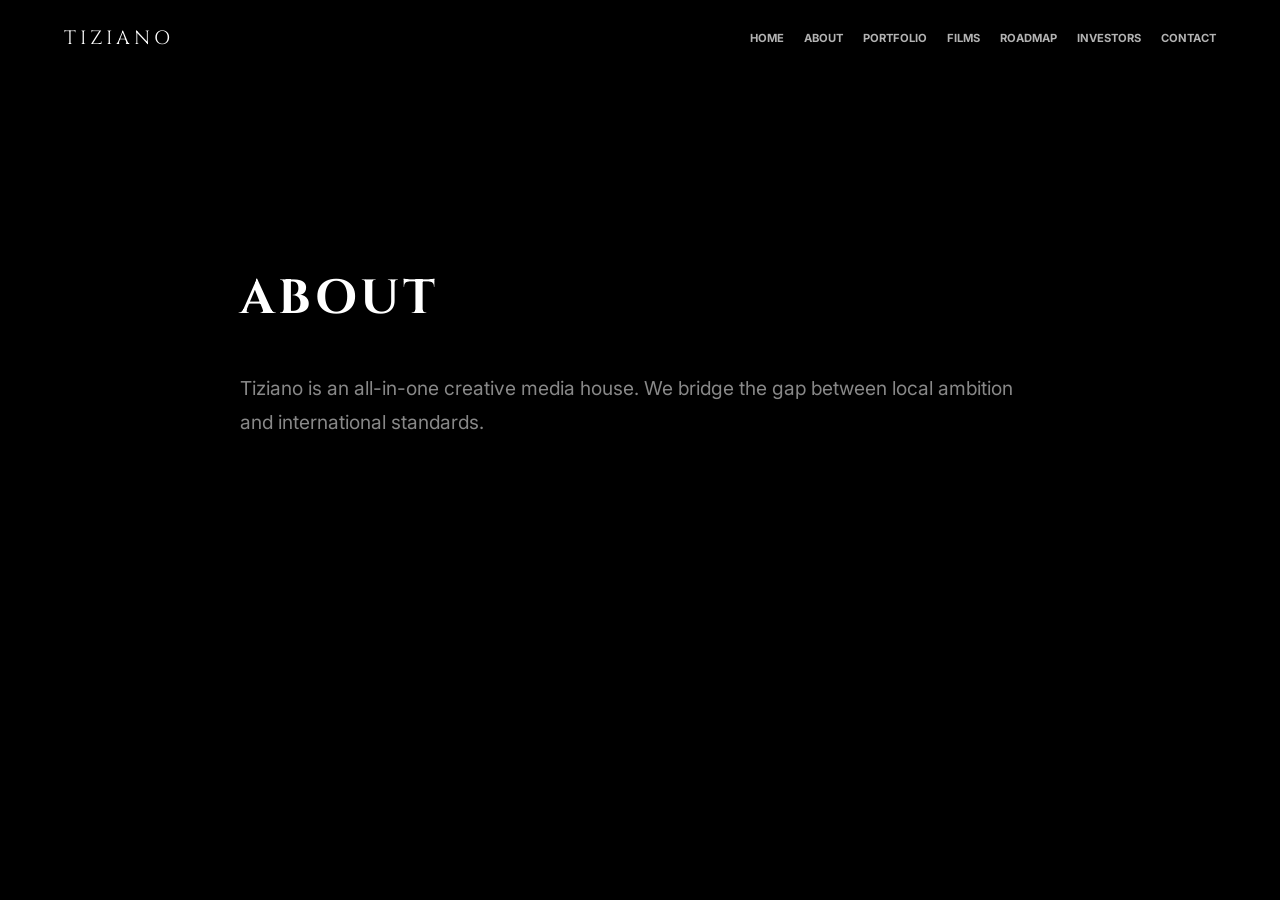
==== about.html @ 7a6c294b "MERK Update: about.html" ====
<!DOCTYPE html>
<html lang="en">
<head>
<meta charset="UTF-8">
<title>TIZIANO | About</title>
<link href="https://fonts.googleapis.com/css2?family=Cinzel:wght@700&family=Inter:wght@300;400&display=swap" rel="stylesheet">
<style>
body { background: #000; color: #fff; font-family: 'Inter', sans-serif; margin: 0; }
.brand-font { font-family: 'Cinzel', serif; letter-spacing: 4px; }
nav { padding: 25px 5%; display: flex; justify-content: space-between; align-items: center; background: #000; }
.nav-logo { font-size: 1.2rem; text-decoration: none; color: #fff; }
.nav-links { display: flex; gap: 20px; }
.nav-links a { color: #fff; text-decoration: none; font-size: 0.7rem; font-weight: 700; text-transform: uppercase; opacity: 0.7; }
section { padding: 150px 10%; max-width: 800px; margin: 0 auto; }
</style>
</head>
<body>
<nav>
<a href="/" class="nav-logo brand-font">TIZIANO</a>
<div class="nav-links">
<a href="/">Home</a>
<a href="/about">About</a>
<a href="/portfolio">Portfolio</a>
<a href="/films">Films</a>
<a href="/roadmap">Roadmap</a>
<a href="/investors">Investors</a>
<a href="https://www.instagram.com/the_official_tiziano" target="_blank">Contact</a>
</div>
</nav>
<section>
<h1 class="brand-font" style="font-size: 3rem;">ABOUT</h1>
<p style="font-size: 1.2rem; line-height: 1.8; color: #888;">Tiziano is an all-in-one creative media house. We bridge the gap between local ambition and international standards.</p>
</section>
</body>
</html>
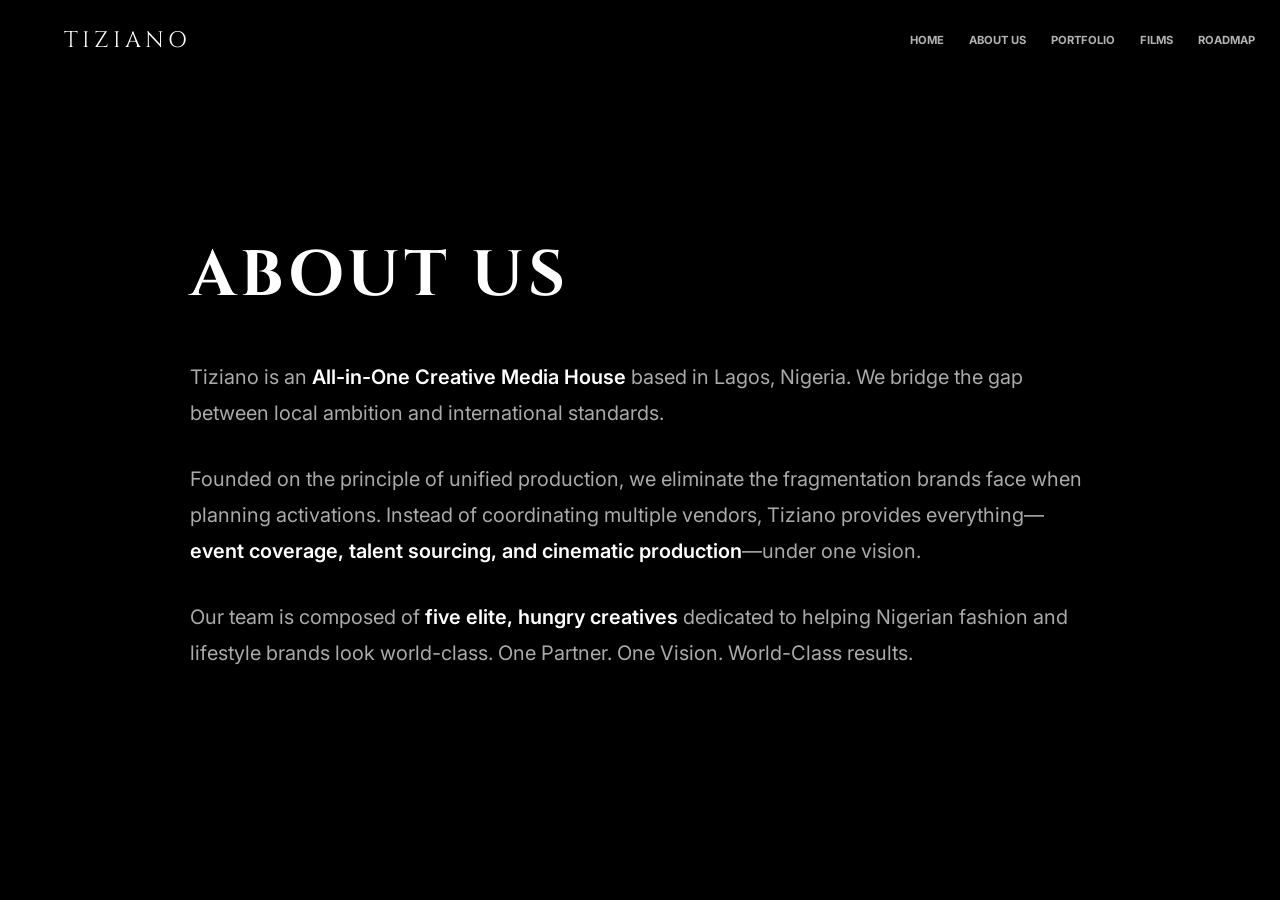
==== commit 03c1aecc: "MERK Update: about.html" ====
--- a/about.html
+++ b/about.html
@@ -2,16 +2,19 @@
 <html lang="en">
 <head>
 <meta charset="UTF-8">
-<title>TIZIANO | About</title>
-<link href="https://fonts.googleapis.com/css2?family=Cinzel:wght@700&family=Inter:wght@300;400&display=swap" rel="stylesheet">
+<title>TIZIANO | About Us</title>
+<link href="https://fonts.googleapis.com/css2?family=Cinzel:wght@700;900&family=Inter:wght@300;400;600&display=swap" rel="stylesheet">
 <style>
 body { background: #000; color: #fff; font-family: 'Inter', sans-serif; margin: 0; }
 .brand-font { font-family: 'Cinzel', serif; letter-spacing: 4px; }
-nav { padding: 25px 5%; display: flex; justify-content: space-between; align-items: center; background: #000; }
-.nav-logo { font-size: 1.2rem; text-decoration: none; color: #fff; }
-.nav-links { display: flex; gap: 20px; }
-.nav-links a { color: #fff; text-decoration: none; font-size: 0.7rem; font-weight: 700; text-transform: uppercase; opacity: 0.7; }
-section { padding: 150px 10%; max-width: 800px; margin: 0 auto; }
+nav { padding: 25px 5%; display: flex; justify-content: space-between; align-items: center; position: fixed; width: 100%; top: 0; background: rgba(0,0,0,0.8); backdrop-filter: blur(10px); z-index: 1000; }
+.nav-logo { font-size: 1.4rem; text-decoration: none; color: white; }
+.nav-links { display: flex; gap: 25px; }
+.nav-links a { color: white; text-decoration: none; font-size: 0.7rem; font-weight: 700; text-transform: uppercase; opacity: 0.7; }
+section { padding: 180px 10%; max-width: 900px; margin: 0 auto; }
+h1 { font-family: 'Cinzel', serif; font-size: 4rem; margin-bottom: 40px; }
+p { font-size: 1.25rem; line-height: 1.8; color: #aaa; margin-bottom: 30px; }
+.highlight { color: #fff; font-weight: 600; }
 </style>
 </head>
 <body>
@@ -19,17 +22,18 @@
 <a href="/" class="nav-logo brand-font">TIZIANO</a>
 <div class="nav-links">
 <a href="/">Home</a>
-<a href="/about">About</a>
+<a href="/about">About Us</a>
 <a href="/portfolio">Portfolio</a>
 <a href="/films">Films</a>
 <a href="/roadmap">Roadmap</a>
 <a href="/investors">Investors</a>
-<a href="https://www.instagram.com/the_official_tiziano" target="_blank">Contact</a>
 </div>
 </nav>
 <section>
-<h1 class="brand-font" style="font-size: 3rem;">ABOUT</h1>
-<p style="font-size: 1.2rem; line-height: 1.8; color: #888;">Tiziano is an all-in-one creative media house. We bridge the gap between local ambition and international standards.</p>
+<h1 class="brand-font">ABOUT US</h1>
+<p>Tiziano is an <span class="highlight">All-in-One Creative Media House</span> based in Lagos, Nigeria. We bridge the gap between local ambition and international standards.</p>
+<p>Founded on the principle of unified production, we eliminate the fragmentation brands face when planning activations. Instead of coordinating multiple vendors, Tiziano provides everything—<span class="highlight">event coverage, talent sourcing, and cinematic production</span>—under one vision.</p>
+<p>Our team is composed of <span class="highlight">five elite, hungry creatives</span> dedicated to helping Nigerian fashion and lifestyle brands look world-class. One Partner. One Vision. World-Class results.</p>
 </section>
 </body>
-</html>
+</html>
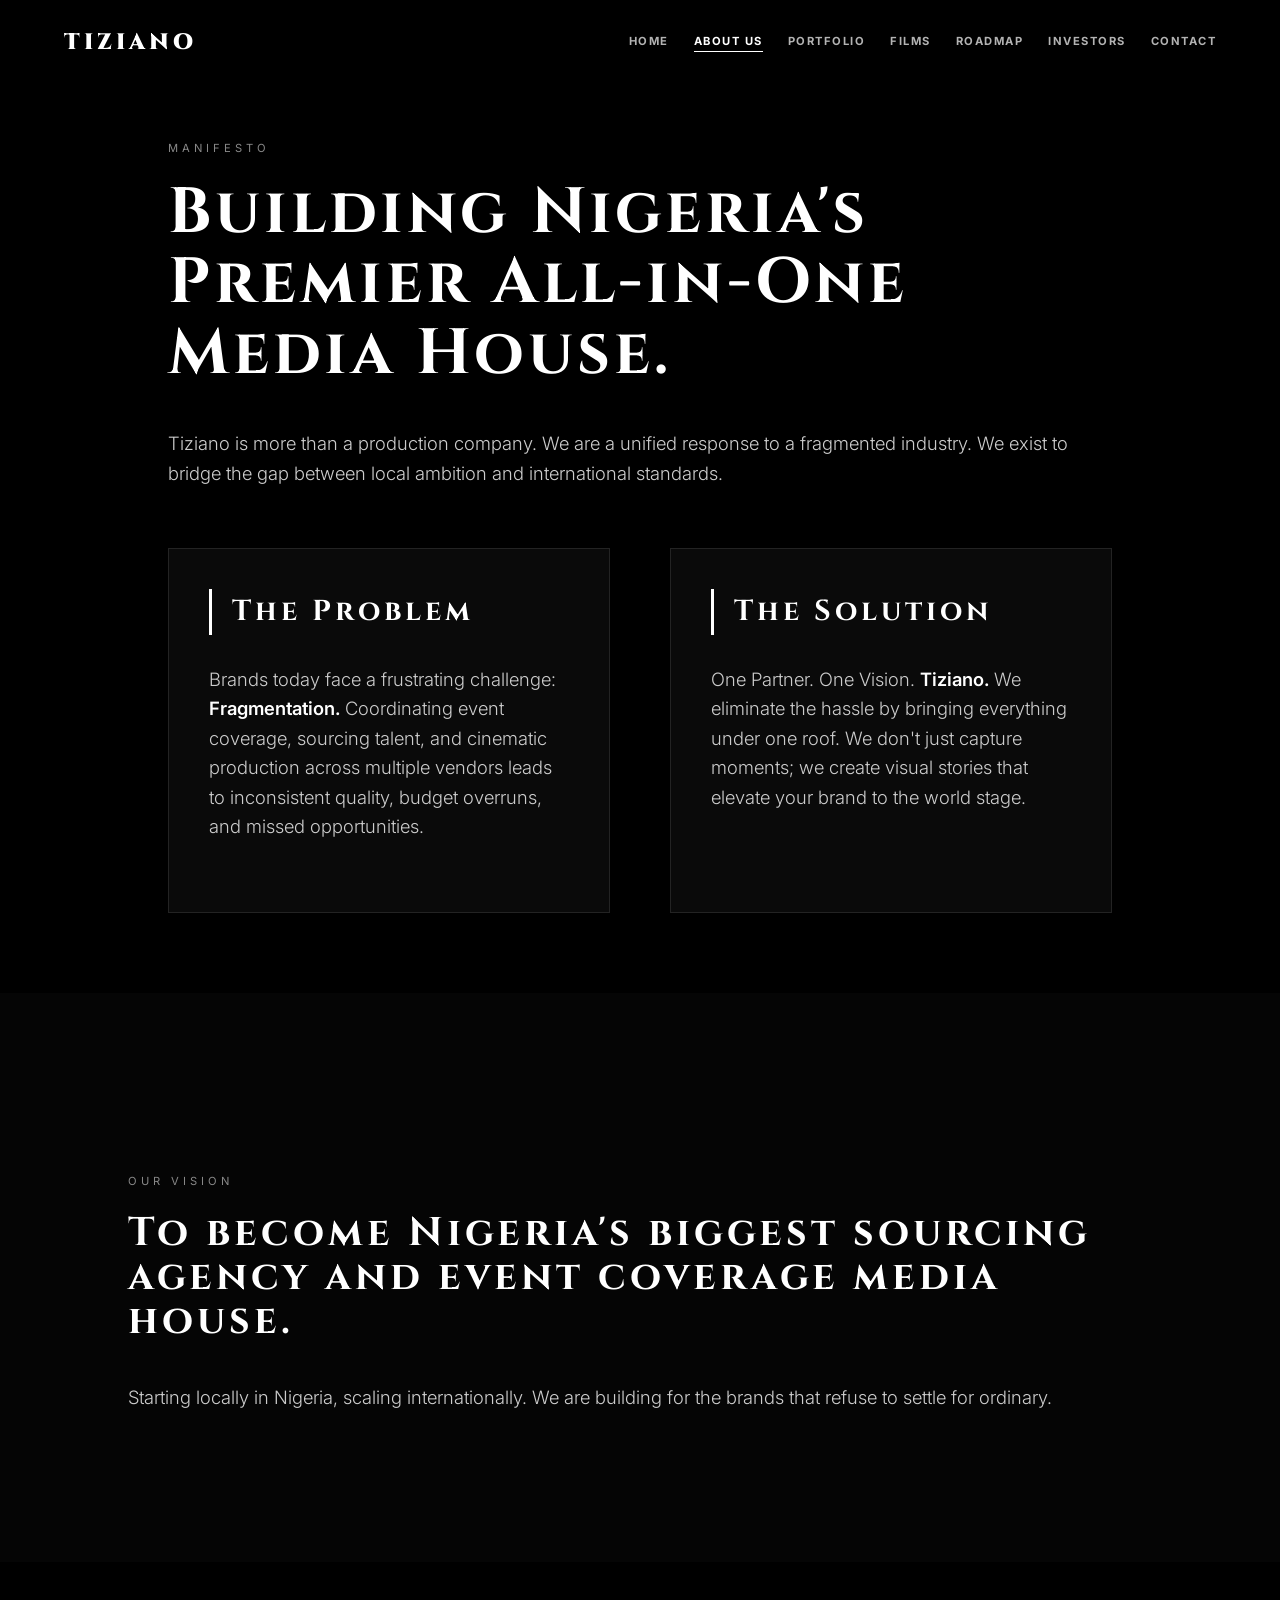
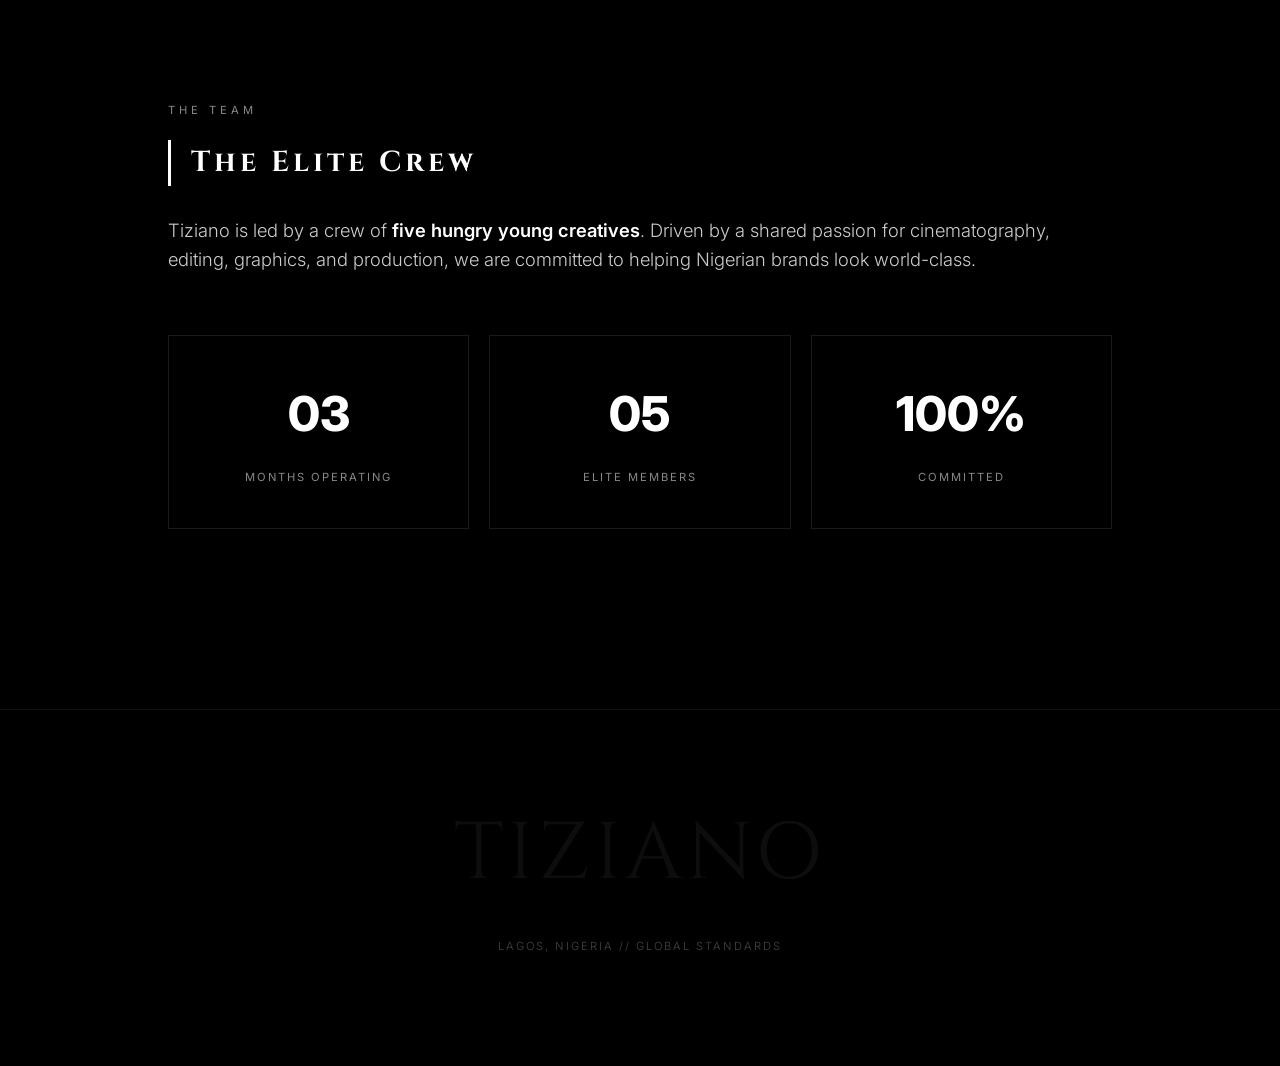
==== commit bc7ba9ff: "MERK Update: about.html" ====
--- a/about.html
+++ b/about.html
@@ -2,19 +2,44 @@
 <html lang="en">
 <head>
 <meta charset="UTF-8">
+<meta name="viewport" content="width=device-width, initial-scale=1.0">
 <title>TIZIANO | About Us</title>
-<link href="https://fonts.googleapis.com/css2?family=Cinzel:wght@700;900&family=Inter:wght@300;400;600&display=swap" rel="stylesheet">
+<link href="https://fonts.googleapis.com/css2?family=Cinzel:wght@700;900&family=Inter:wght@300;400;600;700&display=swap" rel="stylesheet">
 <style>
-body { background: #000; color: #fff; font-family: 'Inter', sans-serif; margin: 0; }
+:root { --bg: #000000; --text: #ffffff; --accent: #888; --border: rgba(255, 255, 255, 0.1); }
+* { margin: 0; padding: 0; box-sizing: border-box; }
+body { font-family: 'Inter', sans-serif; background: var(--bg); color: var(--text); overflow-x: hidden; line-height: 1.6; }
 .brand-font { font-family: 'Cinzel', serif; letter-spacing: 4px; }
-nav { padding: 25px 5%; display: flex; justify-content: space-between; align-items: center; position: fixed; width: 100%; top: 0; background: rgba(0,0,0,0.8); backdrop-filter: blur(10px); z-index: 1000; }
-.nav-logo { font-size: 1.4rem; text-decoration: none; color: white; }
+/* Unified Navigation */
+nav {
+padding: 25px 5%; display: flex; justify-content: space-between; align-items: center;
+position: fixed; width: 100%; z-index: 2000; background: rgba(0,0,0,0.9); backdrop-filter: blur(10px);
+}
+.nav-logo { font-size: 1.4rem; text-decoration: none; color: white; font-weight: 900; }
 .nav-links { display: flex; gap: 25px; }
-.nav-links a { color: white; text-decoration: none; font-size: 0.7rem; font-weight: 700; text-transform: uppercase; opacity: 0.7; }
-section { padding: 180px 10%; max-width: 900px; margin: 0 auto; }
-h1 { font-family: 'Cinzel', serif; font-size: 4rem; margin-bottom: 40px; }
-p { font-size: 1.25rem; line-height: 1.8; color: #aaa; margin-bottom: 30px; }
+.nav-links a { color: white; text-decoration: none; font-size: 0.7rem; font-weight: 700; letter-spacing: 1.5px; text-transform: uppercase; opacity: 0.7; transition: 0.3s; }
+.nav-links a:hover { opacity: 1; }
+section { padding: 140px 10% 80px; max-width: 1200px; margin: 0 auto; }
+.section-label { font-size: 0.7rem; letter-spacing: 4px; text-transform: uppercase; color: var(--accent); margin-bottom: 20px; display: block; }
+h1 { font-size: clamp(2.5rem, 5vw, 4rem); margin-bottom: 40px; line-height: 1.1; }
+h2 { font-size: 1.8rem; margin-bottom: 30px; border-left: 3px solid #fff; padding-left: 20px; }
+p { font-size: 1.15rem; color: #ccc; margin-bottom: 30px; font-weight: 300; }
 .highlight { color: #fff; font-weight: 600; }
+/* Problem/Solution Layout */
+.manifesto-grid { display: grid; grid-template-columns: 1fr 1fr; gap: 60px; margin-top: 60px; }
+.m-box { background: #0a0a0a; border: 1px solid var(--border); padding: 40px; }
+/* Team & Stats */
+.stats-grid { display: grid; grid-template-columns: repeat(3, 1fr); gap: 20px; margin-top: 60px; text-align: center; }
+.stat-card { border: 1px solid var(--border); padding: 40px 20px; }
+.stat-num { display: block; font-size: 3rem; font-weight: 800; margin-bottom: 10px; }
+.stat-label { font-size: 0.7rem; letter-spacing: 2px; text-transform: uppercase; color: var(--accent); }
+footer { padding: 80px 5%; text-align: center; border-top: 1px solid #111; margin-top: 100px; }
+.footer-logo { font-size: 5rem; opacity: 0.05; }
+@media (max-width: 850px) {
+.manifesto-grid, .stats-grid { grid-template-columns: 1fr; }
+section { padding: 120px 5% 60px; }
+.nav-links { display: none; }
+}
 </style>
 </head>
 <body>
@@ -22,18 +47,58 @@
 <a href="/" class="nav-logo brand-font">TIZIANO</a>
 <div class="nav-links">
 <a href="/">Home</a>
-<a href="/about">About Us</a>
+<a href="/about" style="opacity: 1; border-bottom: 1px solid #fff;">About Us</a>
 <a href="/portfolio">Portfolio</a>
 <a href="/films">Films</a>
 <a href="/roadmap">Roadmap</a>
 <a href="/investors">Investors</a>
+<a href="https://www.instagram.com/the_official_tiziano" target="_blank">Contact</a>
 </div>
 </nav>
 <section>
-<h1 class="brand-font">ABOUT US</h1>
-<p>Tiziano is an <span class="highlight">All-in-One Creative Media House</span> based in Lagos, Nigeria. We bridge the gap between local ambition and international standards.</p>
-<p>Founded on the principle of unified production, we eliminate the fragmentation brands face when planning activations. Instead of coordinating multiple vendors, Tiziano provides everything—<span class="highlight">event coverage, talent sourcing, and cinematic production</span>—under one vision.</p>
-<p>Our team is composed of <span class="highlight">five elite, hungry creatives</span> dedicated to helping Nigerian fashion and lifestyle brands look world-class. One Partner. One Vision. World-Class results.</p>
+<span class="section-label">Manifesto</span>
+<h1 class="brand-font">Building Nigeria's Premier All-in-One Media House.</h1>
+<p>Tiziano is more than a production company. We are a unified response to a fragmented industry. We exist to bridge the gap between local ambition and international standards.</p>
+<div class="manifesto-grid">
+<div class="m-box">
+<h2 class="brand-font">The Problem</h2>
+<p>Brands today face a frustrating challenge: <span class="highlight">Fragmentation.</span> Coordinating event coverage, sourcing talent, and cinematic production across multiple vendors leads to inconsistent quality, budget overruns, and missed opportunities.</p>
+</div>
+<div class="m-box">
+<h2 class="brand-font">The Solution</h2>
+<p>One Partner. One Vision. <span class="highlight">Tiziano.</span> We eliminate the hassle by bringing everything under one roof. We don't just capture moments; we create visual stories that elevate your brand to the world stage.</p>
+</div>
+</div>
 </section>
+<section style="background: #050505; max-width: 100%;">
+<div style="max-width: 1200px; margin: 0 auto; padding: 40px 0;">
+<span class="section-label">Our Vision</span>
+<h1 class="brand-font" style="font-size: 2.5rem;">To become Nigeria's biggest sourcing agency and event coverage media house.</h1>
+<p>Starting locally in Nigeria, scaling internationally. We are building for the brands that refuse to settle for ordinary.</p>
+</div>
+</section>
+<section>
+<span class="section-label">The Team</span>
+<h2 class="brand-font">The Elite Crew</h2>
+<p>Tiziano is led by a crew of <span class="highlight">five hungry young creatives</span>. Driven by a shared passion for cinematography, editing, graphics, and production, we are committed to helping Nigerian brands look world-class.</p>
+<div class="stats-grid">
+<div class="stat-card">
+<span class="stat-num">03</span>
+<span class="stat-label">Months Operating</span>
+</div>
+<div class="stat-card">
+<span class="stat-num">05</span>
+<span class="stat-label">Elite Members</span>
+</div>
+<div class="stat-card">
+<span class="stat-num">100%</span>
+<span class="stat-label">Committed</span>
+</div>
+</div>
+</section>
+<footer>
+<div class="footer-logo brand-font">TIZIANO</div>
+<p style="color: #444; font-size: 0.7rem; letter-spacing: 2px; margin-top: 20px;">LAGOS, NIGERIA // GLOBAL STANDARDS</p>
+</footer>
 </body>
-</html>+</html>
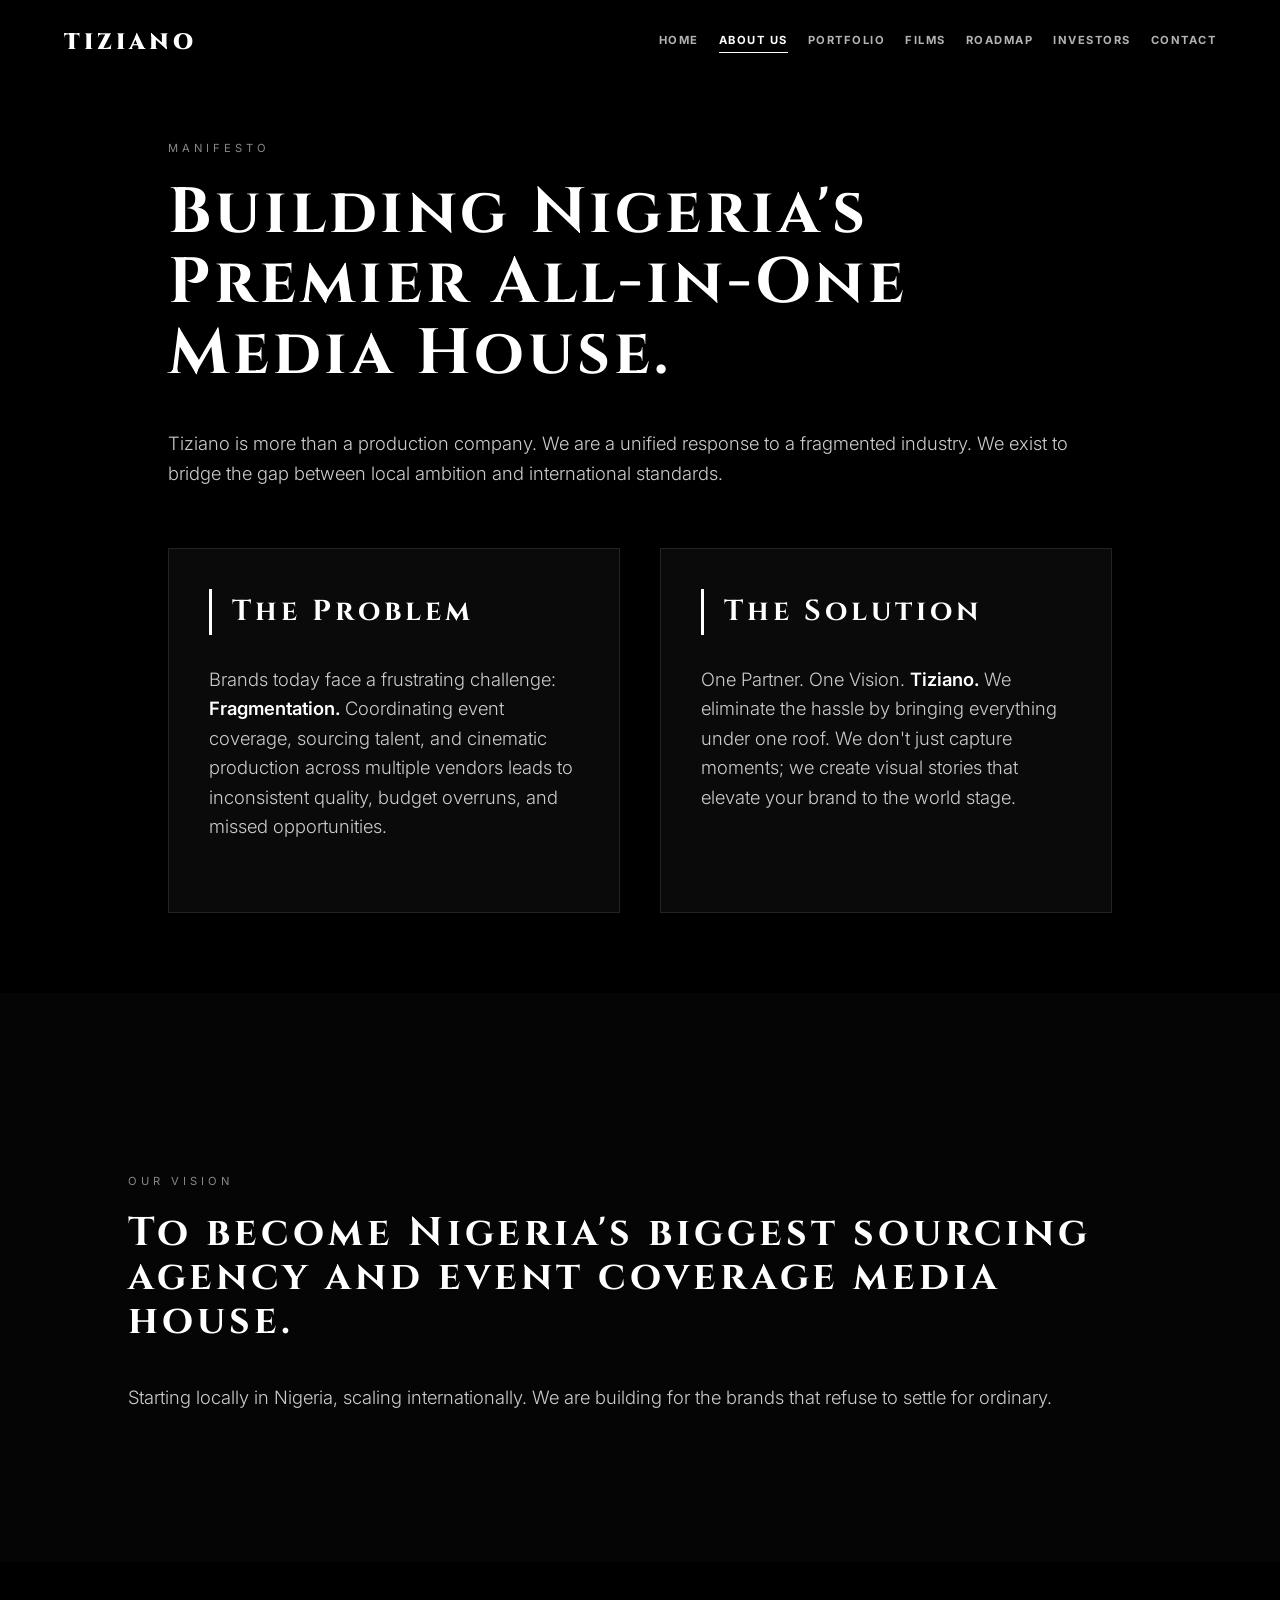
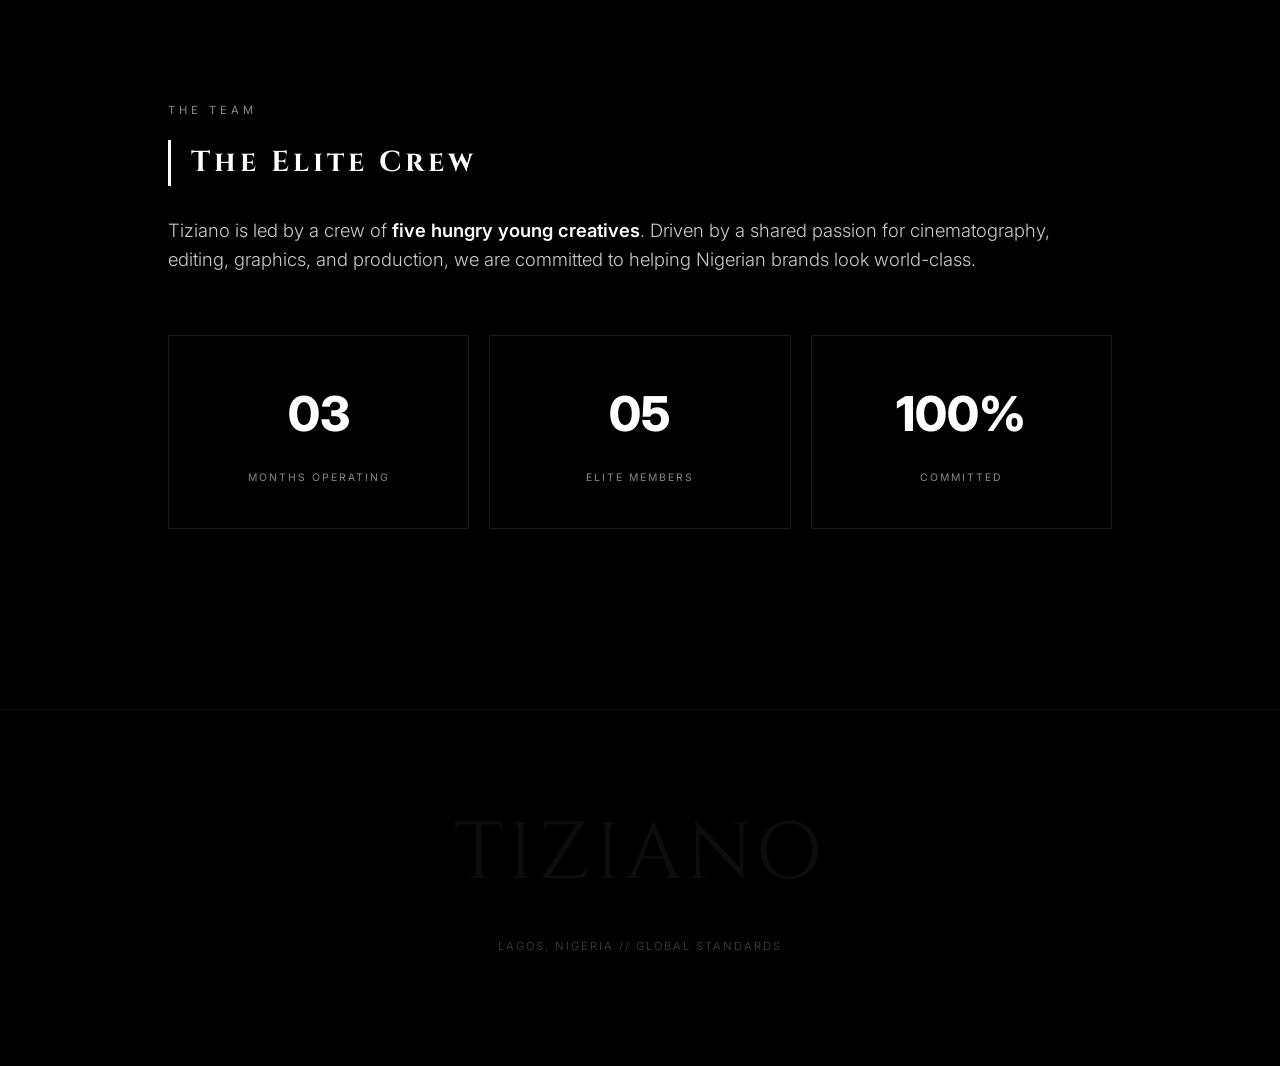
==== commit 70ac51b2: "MERK Update: about.html" ====
--- a/about.html
+++ b/about.html
@@ -10,35 +10,80 @@
 * { margin: 0; padding: 0; box-sizing: border-box; }
 body { font-family: 'Inter', sans-serif; background: var(--bg); color: var(--text); overflow-x: hidden; line-height: 1.6; }
 .brand-font { font-family: 'Cinzel', serif; letter-spacing: 4px; }
-/* Unified Navigation */
+/* Unified Navigation - Mobile Responsive */
 nav {
-padding: 25px 5%; display: flex; justify-content: space-between; align-items: center;
-position: fixed; width: 100%; z-index: 2000; background: rgba(0,0,0,0.9); backdrop-filter: blur(10px);
+padding: 25px 5%;
+display: flex;
+justify-content: space-between;
+align-items: center;
+position: fixed;
+width: 100%;
+z-index: 2000;
+background: rgba(0,0,0,0.9);
+backdrop-filter: blur(10px);
+transition: 0.3s;
 }
 .nav-logo { font-size: 1.4rem; text-decoration: none; color: white; font-weight: 900; }
-.nav-links { display: flex; gap: 25px; }
-.nav-links a { color: white; text-decoration: none; font-size: 0.7rem; font-weight: 700; letter-spacing: 1.5px; text-transform: uppercase; opacity: 0.7; transition: 0.3s; }
+.nav-links { display: flex; gap: 20px; }
+.nav-links a {
+color: white;
+text-decoration: none;
+font-size: 0.7rem;
+font-weight: 700;
+letter-spacing: 1.5px;
+text-transform: uppercase;
+opacity: 0.7;
+transition: 0.3s;
+}
 .nav-links a:hover { opacity: 1; }
 section { padding: 140px 10% 80px; max-width: 1200px; margin: 0 auto; }
 .section-label { font-size: 0.7rem; letter-spacing: 4px; text-transform: uppercase; color: var(--accent); margin-bottom: 20px; display: block; }
-h1 { font-size: clamp(2.5rem, 5vw, 4rem); margin-bottom: 40px; line-height: 1.1; }
-h2 { font-size: 1.8rem; margin-bottom: 30px; border-left: 3px solid #fff; padding-left: 20px; }
-p { font-size: 1.15rem; color: #ccc; margin-bottom: 30px; font-weight: 300; }
+h1 { font-size: clamp(2rem, 5vw, 4rem); margin-bottom: 40px; line-height: 1.1; }
+h2 { font-size: clamp(1.5rem, 3vw, 1.8rem); margin-bottom: 30px; border-left: 3px solid #fff; padding-left: 20px; }
+p { font-size: clamp(1rem, 2vw, 1.15rem); color: #ccc; margin-bottom: 30px; font-weight: 300; }
 .highlight { color: #fff; font-weight: 600; }
-/* Problem/Solution Layout */
-.manifesto-grid { display: grid; grid-template-columns: 1fr 1fr; gap: 60px; margin-top: 60px; }
-.m-box { background: #0a0a0a; border: 1px solid var(--border); padding: 40px; }
-/* Team & Stats */
-.stats-grid { display: grid; grid-template-columns: repeat(3, 1fr); gap: 20px; margin-top: 60px; text-align: center; }
+/* Grid Layouts - Mobile Optimized */
+.manifesto-grid {
+display: grid;
+grid-template-columns: 1fr 1fr;
+gap: 40px;
+margin-top: 60px;
+}
+.m-box { background: #0a0a0a; border: 1px solid var(--border); padding: 40px; transition: 0.3s; }
+.m-box:hover { border-color: #444; }
+.stats-grid {
+display: grid;
+grid-template-columns: repeat(3, 1fr);
+gap: 20px;
+margin-top: 60px;
+text-align: center;
+}
 .stat-card { border: 1px solid var(--border); padding: 40px 20px; }
-.stat-num { display: block; font-size: 3rem; font-weight: 800; margin-bottom: 10px; }
-.stat-label { font-size: 0.7rem; letter-spacing: 2px; text-transform: uppercase; color: var(--accent); }
+.stat-num { display: block; font-size: clamp(2rem, 5vw, 3rem); font-weight: 800; margin-bottom: 10px; }
+.stat-label { font-size: 0.65rem; letter-spacing: 2px; text-transform: uppercase; color: var(--accent); }
 footer { padding: 80px 5%; text-align: center; border-top: 1px solid #111; margin-top: 100px; }
-.footer-logo { font-size: 5rem; opacity: 0.05; }
+.footer-logo { font-size: clamp(3rem, 10vw, 5rem); opacity: 0.05; }
+/* MOBILE RESPONSIVE OVERRIDES */
 @media (max-width: 850px) {
-.manifesto-grid, .stats-grid { grid-template-columns: 1fr; }
-section { padding: 120px 5% 60px; }
-.nav-links { display: none; }
+nav {
+padding: 15px 5%;
+flex-direction: column;
+}
+.nav-logo { margin-bottom: 10px; }
+.nav-links {
+gap: 12px;
+flex-wrap: wrap;
+justify-content: center;
+}
+.nav-links a { font-size: 0.6rem; letter-spacing: 1px; }
+section { padding: 120px 6% 60px; }
+.manifesto-grid { grid-template-columns: 1fr; gap: 20px; }
+.stats-grid { grid-template-columns: 1fr; }
+.stat-card { padding: 30px 20px; }
+.m-box { padding: 30px 20px; }
+/* The Vision strip optimization */
+.vision-strip { padding: 40px 6% !important; }
+.vision-strip h1 { font-size: 1.8rem !important; }
 }
 </style>
 </head>
@@ -47,7 +92,7 @@
 <a href="/" class="nav-logo brand-font">TIZIANO</a>
 <div class="nav-links">
 <a href="/">Home</a>
-<a href="/about" style="opacity: 1; border-bottom: 1px solid #fff;">About Us</a>
+<a href="/about" style="opacity: 1; border-bottom: 1px solid #fff; padding-bottom: 2px;">About Us</a>
 <a href="/portfolio">Portfolio</a>
 <a href="/films">Films</a>
 <a href="/roadmap">Roadmap</a>
@@ -70,7 +115,7 @@
 </div>
 </div>
 </section>
-<section style="background: #050505; max-width: 100%;">
+<section class="vision-strip" style="background: #050505; max-width: 100%;">
 <div style="max-width: 1200px; margin: 0 auto; padding: 40px 0;">
 <span class="section-label">Our Vision</span>
 <h1 class="brand-font" style="font-size: 2.5rem;">To become Nigeria's biggest sourcing agency and event coverage media house.</h1>
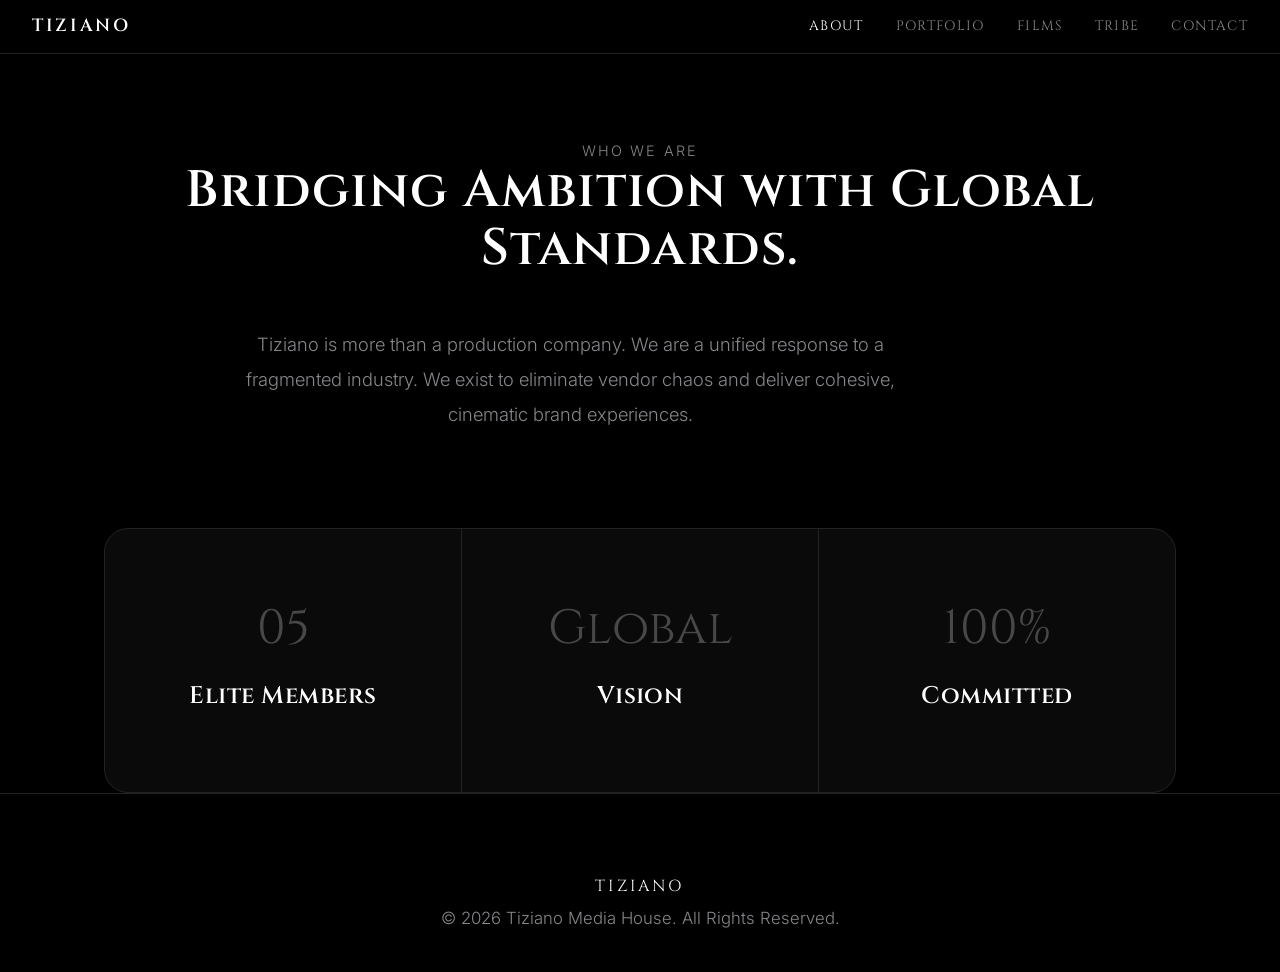
==== commit d83a38e4: "MERK Push · 4/17/2026, 6:00:45 PM" ====
--- a/about.html
+++ b/about.html
@@ -1,149 +1,60 @@
 <!DOCTYPE html>
 <html lang="en">
 <head>
-<meta charset="UTF-8">
-<meta name="viewport" content="width=device-width, initial-scale=1.0">
-<title>TIZIANO | About Us</title>
-<link href="https://fonts.googleapis.com/css2?family=Cinzel:wght@700;900&family=Inter:wght@300;400;600;700&display=swap" rel="stylesheet">
-<style>
-:root { --bg: #000000; --text: #ffffff; --accent: #888; --border: rgba(255, 255, 255, 0.1); }
-* { margin: 0; padding: 0; box-sizing: border-box; }
-body { font-family: 'Inter', sans-serif; background: var(--bg); color: var(--text); overflow-x: hidden; line-height: 1.6; }
-.brand-font { font-family: 'Cinzel', serif; letter-spacing: 4px; }
-/* Unified Navigation - Mobile Responsive */
-nav {
-padding: 25px 5%;
-display: flex;
-justify-content: space-between;
-align-items: center;
-position: fixed;
-width: 100%;
-z-index: 2000;
-background: rgba(0,0,0,0.9);
-backdrop-filter: blur(10px);
-transition: 0.3s;
-}
-.nav-logo { font-size: 1.4rem; text-decoration: none; color: white; font-weight: 900; }
-.nav-links { display: flex; gap: 20px; }
-.nav-links a {
-color: white;
-text-decoration: none;
-font-size: 0.7rem;
-font-weight: 700;
-letter-spacing: 1.5px;
-text-transform: uppercase;
-opacity: 0.7;
-transition: 0.3s;
-}
-.nav-links a:hover { opacity: 1; }
-section { padding: 140px 10% 80px; max-width: 1200px; margin: 0 auto; }
-.section-label { font-size: 0.7rem; letter-spacing: 4px; text-transform: uppercase; color: var(--accent); margin-bottom: 20px; display: block; }
-h1 { font-size: clamp(2rem, 5vw, 4rem); margin-bottom: 40px; line-height: 1.1; }
-h2 { font-size: clamp(1.5rem, 3vw, 1.8rem); margin-bottom: 30px; border-left: 3px solid #fff; padding-left: 20px; }
-p { font-size: clamp(1rem, 2vw, 1.15rem); color: #ccc; margin-bottom: 30px; font-weight: 300; }
-.highlight { color: #fff; font-weight: 600; }
-/* Grid Layouts - Mobile Optimized */
-.manifesto-grid {
-display: grid;
-grid-template-columns: 1fr 1fr;
-gap: 40px;
-margin-top: 60px;
-}
-.m-box { background: #0a0a0a; border: 1px solid var(--border); padding: 40px; transition: 0.3s; }
-.m-box:hover { border-color: #444; }
-.stats-grid {
-display: grid;
-grid-template-columns: repeat(3, 1fr);
-gap: 20px;
-margin-top: 60px;
-text-align: center;
-}
-.stat-card { border: 1px solid var(--border); padding: 40px 20px; }
-.stat-num { display: block; font-size: clamp(2rem, 5vw, 3rem); font-weight: 800; margin-bottom: 10px; }
-.stat-label { font-size: 0.65rem; letter-spacing: 2px; text-transform: uppercase; color: var(--accent); }
-footer { padding: 80px 5%; text-align: center; border-top: 1px solid #111; margin-top: 100px; }
-.footer-logo { font-size: clamp(3rem, 10vw, 5rem); opacity: 0.05; }
-/* MOBILE RESPONSIVE OVERRIDES */
-@media (max-width: 850px) {
-nav {
-padding: 15px 5%;
-flex-direction: column;
-}
-.nav-logo { margin-bottom: 10px; }
-.nav-links {
-gap: 12px;
-flex-wrap: wrap;
-justify-content: center;
-}
-.nav-links a { font-size: 0.6rem; letter-spacing: 1px; }
-section { padding: 120px 6% 60px; }
-.manifesto-grid { grid-template-columns: 1fr; gap: 20px; }
-.stats-grid { grid-template-columns: 1fr; }
-.stat-card { padding: 30px 20px; }
-.m-box { padding: 30px 20px; }
-/* The Vision strip optimization */
-.vision-strip { padding: 40px 6% !important; }
-.vision-strip h1 { font-size: 1.8rem !important; }
-}
-</style>
+    <meta charset="UTF-8">
+    <meta name="viewport" content="width=device-width, initial-scale=1.0">
+    <title>TIZIANO | About</title>
+    <link rel="stylesheet" href="style.css">
 </head>
 <body>
-<nav>
-<a href="/" class="nav-logo brand-font">TIZIANO</a>
-<div class="nav-links">
-<a href="/">Home</a>
-<a href="/about" style="opacity: 1; border-bottom: 1px solid #fff; padding-bottom: 2px;">About Us</a>
-<a href="/portfolio">Portfolio</a>
-<a href="/films">Films</a>
-<a href="/roadmap">Roadmap</a>
-<a href="/investors">Investors</a>
-<a href="https://www.instagram.com/the_official_tiziano" target="_blank">Contact</a>
-</div>
-</nav>
-<section>
-<span class="section-label">Manifesto</span>
-<h1 class="brand-font">Building Nigeria's Premier All-in-One Media House.</h1>
-<p>Tiziano is more than a production company. We are a unified response to a fragmented industry. We exist to bridge the gap between local ambition and international standards.</p>
-<div class="manifesto-grid">
-<div class="m-box">
-<h2 class="brand-font">The Problem</h2>
-<p>Brands today face a frustrating challenge: <span class="highlight">Fragmentation.</span> Coordinating event coverage, sourcing talent, and cinematic production across multiple vendors leads to inconsistent quality, budget overruns, and missed opportunities.</p>
-</div>
-<div class="m-box">
-<h2 class="brand-font">The Solution</h2>
-<p>One Partner. One Vision. <span class="highlight">Tiziano.</span> We eliminate the hassle by bringing everything under one roof. We don't just capture moments; we create visual stories that elevate your brand to the world stage.</p>
-</div>
-</div>
-</section>
-<section class="vision-strip" style="background: #050505; max-width: 100%;">
-<div style="max-width: 1200px; margin: 0 auto; padding: 40px 0;">
-<span class="section-label">Our Vision</span>
-<h1 class="brand-font" style="font-size: 2.5rem;">To become Nigeria's biggest sourcing agency and event coverage media house.</h1>
-<p>Starting locally in Nigeria, scaling internationally. We are building for the brands that refuse to settle for ordinary.</p>
-</div>
-</section>
-<section>
-<span class="section-label">The Team</span>
-<h2 class="brand-font">The Elite Crew</h2>
-<p>Tiziano is led by a crew of <span class="highlight">five hungry young creatives</span>. Driven by a shared passion for cinematography, editing, graphics, and production, we are committed to helping Nigerian brands look world-class.</p>
-<div class="stats-grid">
-<div class="stat-card">
-<span class="stat-num">03</span>
-<span class="stat-label">Months Operating</span>
-</div>
-<div class="stat-card">
-<span class="stat-num">05</span>
-<span class="stat-label">Elite Members</span>
-</div>
-<div class="stat-card">
-<span class="stat-num">100%</span>
-<span class="stat-label">Committed</span>
-</div>
-</div>
-</section>
-<footer>
-<div class="footer-logo brand-font">TIZIANO</div>
-<p style="color: #444; font-size: 0.7rem; letter-spacing: 2px; margin-top: 20px;">LAGOS, NIGERIA // GLOBAL STANDARDS</p>
-</footer>
+
+    <nav class="nav">
+        <a href="/" class="logo">TIZIANO</a>
+        <div class="nav-links">
+            <a href="/about" class="nav-link active">About</a>
+            <a href="/portfolio" class="nav-link">Portfolio</a>
+            <a href="/films" class="nav-link">Films</a>
+            <a href="/tribe" class="nav-link">Tribe</a>
+            <a href="https://www.instagram.com/the_official_tiziano" class="nav-link">Contact</a>
+        </div>
+    </nav>
+
+    <main>
+        <section class="container" style="padding-top: 140px;">
+            <div class="section-header">
+                <p>Who We Are</p>
+                <h2>Bridging Ambition with Global Standards.</h2>
+            </div>
+            
+            <div style="max-width: 800px; margin: 0 auto; text-align: center;">
+                <p style="font-size: 1.15rem; line-height: 1.9; margin-bottom: 2rem;">
+                    Tiziano is more than a production company. We are a unified response to a fragmented industry. We exist to eliminate vendor chaos and deliver cohesive, cinematic brand experiences.
+                </p>
+            </div>
+
+            <div class="grid" style="margin-top: 6rem;">
+                <div class="cell" style="text-align: center;">
+                    <div style="font-family: 'Cinzel', serif; font-size: 3rem; color: var(--text-secondary); margin-bottom: 1rem; opacity: 0.5;">05</div>
+                    <h3>Elite Members</h3>
+                </div>
+                <div class="cell" style="text-align: center;">
+                    <div style="font-family: 'Cinzel', serif; font-size: 3rem; color: var(--text-secondary); margin-bottom: 1rem; opacity: 0.5;">Global</div>
+                    <h3>Vision</h3>
+                </div>
+                <div class="cell" style="text-align: center;">
+                    <div style="font-family: 'Cinzel', serif; font-size: 3rem; color: var(--text-secondary); margin-bottom: 1rem; opacity: 0.5;">100%</div>
+                    <h3>Committed</h3>
+                </div>
+            </div>
+        </section>
+    </main>
+
+    <footer>
+        <div class="container" style="display: flex; flex-direction: column; align-items: center; text-align: center;">
+            <p style="margin-bottom: 0.5rem; color: #fff; font-family: 'Cinzel', serif; letter-spacing: 0.2em; font-size: 1rem;">TIZIANO</p>
+            <p>&copy; 2026 Tiziano Media House. All Rights Reserved.</p>
+        </div>
+    </footer>
+
 </body>
-</html>
+</html>
--- a/style.css
+++ b/style.css
@@ -0,0 +1,462 @@
+/* style.css */
+@import url('https://fonts.googleapis.com/css2?family=Cinzel:wght@400;600;700;800&family=Inter:wght@300;400;500;600&display=swap');
+
+:root {
+  --bg: #000000;
+  --bg-subtle: #0a0a0a;
+  --text-primary: #ffffff;
+  --text-secondary: #86868b;
+  --border: #222224;
+  --glass-bg: rgba(255, 255, 255, 0.03);
+  --glass-border: rgba(255, 255, 255, 0.08);
+  --glass-highlight: rgba(255, 255, 255, 0.12);
+  --max-w: 1120px;
+  --nav-height: 54px;
+}
+
+* { margin: 0; padding: 0; box-sizing: border-box; }
+
+html {
+  scroll-behavior: smooth;
+  -webkit-font-smoothing: antialiased;
+}
+
+body {
+  background-color: var(--bg);
+  color: var(--text-primary);
+  font-family: 'Inter', sans-serif;
+  line-height: 1.5;
+  overflow-x: hidden;
+}
+
+/* Typography */
+h1, h2, h3, h4, .logo, .nav-link {
+  font-family: 'Cinzel', serif;
+  font-weight: 600;
+  letter-spacing: 0.02em;
+}
+
+h1 { font-size: clamp(3.5rem, 8vw, 7rem); line-height: 1.05; }
+h2 { font-size: clamp(2rem, 4vw, 3.5rem); line-height: 1.15; margin-bottom: 1.5rem; }
+h3 { font-size: 1.5rem; line-height: 1.3; margin-bottom: 0.5rem; }
+p { color: var(--text-secondary); font-weight: 300; font-size: 1.05rem; max-width: 60ch; }
+
+/* Layout */
+.container {
+  max-width: var(--max-w);
+  margin: 0 auto;
+  padding: 0 24px;
+}
+
+section { padding: 120px 0; }
+
+/* Navigation */
+.nav {
+  position: fixed;
+  top: 0;
+  left: 0;
+  width: 100%;
+  height: var(--nav-height);
+  display: flex;
+  justify-content: space-between;
+  align-items: center;
+  padding: 0 32px;
+  background: rgba(0, 0, 0, 0.75);
+  backdrop-filter: blur(20px);
+  -webkit-backdrop-filter: blur(20px);
+  z-index: 100;
+  border-bottom: 1px solid var(--border);
+}
+
+.logo {
+  font-size: 1.1rem;
+  color: var(--text-primary);
+  text-decoration: none;
+  letter-spacing: 0.15em;
+}
+
+.nav-links { display: flex; gap: 32px; align-items: center; }
+.nav-link {
+  color: var(--text-secondary);
+  text-decoration: none;
+  font-size: 0.85rem;
+  transition: color 0.25s;
+  text-transform: uppercase;
+  letter-spacing: 0.1em;
+  font-weight: 400;
+}
+.nav-link:hover, .nav-link.active { color: var(--text-primary); }
+
+/* Buttons */
+.btn {
+  display: inline-block;
+  padding: 14px 32px;
+  background: #fff;
+  color: #000;
+  border-radius: 980px;
+  font-weight: 600;
+  font-size: 0.9rem;
+  text-decoration: none;
+  transition: all 0.3s ease;
+}
+.btn:hover { transform: scale(1.03); opacity: 0.9; }
+
+.btn-outline {
+  background: transparent;
+  color: #fff;
+  border: 1px solid #fff;
+  margin-left: 12px;
+}
+.btn-outline:hover { background: #fff; color: #000; }
+
+/* Hero */
+.hero {
+  height: 100vh;
+  display: flex;
+  align-items: center;
+  justify-content: center;
+  text-align: center;
+  background: radial-gradient(ellipse at center, #111 0%, #000 60%);
+}
+
+.hero-content {
+  animation: fadeInUp 1s cubic-bezier(0.16, 1, 0.3, 1) forwards;
+  opacity: 0;
+  transform: translateY(20px);
+}
+
+.hero-content h1 {
+  background: linear-gradient(180deg, #fff 0%, #a0a0a5 100%);
+  -webkit-background-clip: text;
+  -webkit-text-fill-color: transparent;
+  margin-bottom: 1.2rem;
+}
+
+.hero-content p {
+  margin: 0 auto 2.5rem;
+  color: var(--text-secondary);
+  font-size: clamp(1rem, 1.5vw, 1.35rem);
+  line-height: 1.6;
+}
+
+/* Services Grid */
+.grid {
+  display: grid;
+  grid-template-columns: repeat(auto-fit, minmax(280px, 1fr));
+  gap: 1px;
+  background: var(--border);
+  border: 1px solid var(--border);
+  border-radius: 24px;
+  overflow: hidden;
+  margin-top: 4rem;
+}
+
+.cell {
+  background: var(--bg-subtle);
+  padding: 64px 40px;
+  transition: background 0.4s;
+}
+.cell:hover { background: #0f0f10; }
+
+.cell h3 { color: #fff; margin-bottom: 1rem; }
+.cell p { font-size: 0.95rem; margin: 0 auto; }
+
+/* Section Headers */
+.section-header {
+  text-align: center;
+  margin-bottom: 3rem;
+}
+.section-header p {
+  margin: 0 auto;
+  color: var(--text-secondary);
+  font-size: 0.9rem;
+  text-transform: uppercase;
+  letter-spacing: 0.15em;
+}
+
+/* Footer */
+footer {
+  border-top: 1px solid var(--border);
+  padding: 80px 0 40px;
+  text-align: center;
+  color: var(--text-secondary);
+  font-size: 0.8rem;
+}
+
+/* Animations */
+@keyframes fadeInUp {
+  to { opacity: 1; transform: translateY(0); }
+}
+
+@media (max-width: 768px) {
+  .nav-links { display: none; }
+  section { padding: 80px 0; }
+  h1 { font-size: 3.2rem; }
+}
+
+/* --- Tribe Page Styles --- */
+.hero-tribe {
+  min-height: 60vh;
+  display: flex;
+  align-items: center;
+  justify-content: center;
+  padding: 120px 24px 80px;
+  background: radial-gradient(ellipse at center, #111 0%, #000 70%);
+}
+
+.glass-panel {
+  background: var(--glass-bg);
+  backdrop-filter: blur(24px);
+  -webkit-backdrop-filter: blur(24px);
+  border: 1px solid var(--glass-border);
+  border-radius: 24px;
+  box-shadow: 0 8px 32px 0 rgba(0, 0, 0, 0.3);
+}
+
+.hero-glass {
+  text-align: center;
+  padding: 80px 60px;
+  max-width: 800px;
+  width: 100%;
+}
+
+.hero-glass h1 {
+  font-size: clamp(2.5rem, 6vw, 4.5rem);
+  margin-bottom: 1rem;
+  letter-spacing: 0.1em;
+}
+
+.hero-glass p {
+  font-size: 1.2rem;
+  color: var(--text-secondary);
+  margin: 0;
+}
+
+.manifesto-text {
+  max-width: 800px;
+  margin: 0 auto;
+  text-align: center;
+}
+
+.manifesto-text p {
+  font-size: 1.15rem;
+  line-height: 1.9;
+  margin-bottom: 1.8rem;
+  color: var(--text-secondary);
+}
+
+.manifesto-intro {
+  font-family: 'Cinzel', serif;
+  font-size: 1.8rem !important;
+  color: #fff !important;
+  margin-bottom: 2.5rem !important;
+}
+
+.manifesto-close {
+  font-family: 'Cinzel', serif;
+  font-size: 1.4rem !important;
+  color: #fff !important;
+  margin-top: 3rem !important;
+}
+
+.projects-grid {
+  display: grid;
+  grid-template-columns: repeat(auto-fit, minmax(280px, 1fr));
+  gap: 1px;
+  background: var(--border);
+  border: 1px solid var(--border);
+  border-radius: 24px;
+  overflow: hidden;
+  margin-top: 3rem;
+}
+
+.project-card {
+  background: var(--bg-subtle);
+  padding: 48px 32px;
+  text-align: center;
+  transition: all 0.4s ease;
+}
+
+.project-card:hover {
+  background: #0f0f10;
+  transform: translateY(-2px);
+}
+
+.project-card h3 {
+  font-size: 1.5rem;
+  margin-bottom: 0.5rem;
+  color: #fff;
+}
+
+.project-card p {
+  font-size: 0.95rem;
+  margin-bottom: 1rem;
+}
+
+.status {
+  display: inline-block;
+  padding: 6px 16px;
+  background: rgba(255,255,255,0.05);
+  border: 1px solid var(--border);
+  border-radius: 980px;
+  font-size: 0.75rem;
+  text-transform: uppercase;
+  letter-spacing: 0.1em;
+  color: var(--text-secondary);
+}
+
+.roles-grid {
+  display: flex;
+  flex-wrap: wrap;
+  gap: 12px;
+  justify-content: center;
+  margin-top: 6rem; /* Increased spacing */
+}
+
+.glass-tag {
+  padding: 12px 28px;
+  background: var(--glass-bg);
+  backdrop-filter: blur(20px);
+  -webkit-backdrop-filter: blur(20px);
+  border: 1px solid var(--glass-border);
+  border-radius: 980px;
+  font-size: 0.9rem;
+  color: var(--text-secondary);
+  transition: all 0.3s ease;
+  cursor: default;
+}
+
+.glass-tag:hover {
+  background: rgba(255,255,255,0.08);
+  border-color: rgba(255,255,255,0.2);
+  color: #fff;
+  transform: translateY(-2px);
+}
+
+.steps-grid {
+  display: grid;
+  grid-template-columns: repeat(auto-fit, minmax(250px, 1fr));
+  gap: 2rem;
+  margin-top: 6rem; /* Increased spacing */
+}
+
+.step-card {
+  text-align: center;
+  padding: 40px 24px;
+}
+
+.step-number {
+  font-family: 'Cinzel', serif;
+  font-size: 3rem;
+  font-weight: 700;
+  color: var(--text-secondary);
+  margin-bottom: 1rem;
+  opacity: 0.5;
+}
+
+.step-card h3 {
+  font-size: 1.3rem;
+  margin-bottom: 0.8rem;
+  color: #fff;
+}
+
+.step-card p {
+  font-size: 0.95rem;
+  margin: 0 auto;
+}
+
+.registration-form {
+  max-width: 600px; 
+  margin: 0 auto; 
+  padding: 60px 40px;
+}
+
+.tribe-form {
+  display: flex;
+  flex-direction: column;
+  gap: 1.5rem;
+}
+
+.form-group {
+  display: flex;
+  flex-direction: column;
+  gap: 0.5rem;
+}
+
+.form-group label {
+  font-size: 0.85rem;
+  color: var(--text-secondary);
+  text-transform: uppercase;
+  letter-spacing: 0.1em;
+}
+
+.form-group input,
+.form-group select {
+  padding: 16px 20px;
+  background: rgba(255,255,255,0.03);
+  border: 1px solid var(--border);
+  border-radius: 12px;
+  color: #fff;
+  font-family: 'Inter', sans-serif;
+  font-size: 1rem;
+  transition: all 0.3s ease;
+  outline: none;
+  appearance: none;
+  -webkit-appearance: none;
+  cursor: pointer;
+}
+
+.form-group select option {
+  background: #0a0a0a;
+  color: #fff;
+  padding: 12px;
+  font-size: 1rem;
+}
+
+.form-group select option:hover {
+  background: #1a1a1a;
+}
+
+.form-group input:focus,
+.form-group select:focus {
+  border-color: rgba(255,255,255,0.3);
+  background: rgba(255,255,255,0.05);
+}
+
+.form-group input::placeholder {
+  color: var(--text-secondary);
+}
+
+.btn-submit {
+  margin-top: 1rem;
+  padding: 18px 32px;
+  background: #fff;
+  color: #000;
+  border: none;
+  border-radius: 980px;
+  font-family: 'Inter', sans-serif;
+  font-weight: 600;
+  font-size: 0.95rem;
+  cursor: pointer;
+  transition: all 0.3s ease;
+}
+
+.btn-submit:hover {
+  transform: scale(1.02);
+  opacity: 0.9;
+}
+
+.form-note {
+  text-align: center;
+  font-size: 0.85rem;
+  color: var(--text-secondary);
+  margin-top: 1rem;
+  margin-bottom: 0;
+}
+
+@media (max-width: 768px) {
+  .hero-glass { padding: 60px 32px; }
+  .manifesto-text p { font-size: 1.05rem; }
+  .project-card { padding: 40px 24px; }
+  .registration-form { padding: 40px 24px !important; }
+}
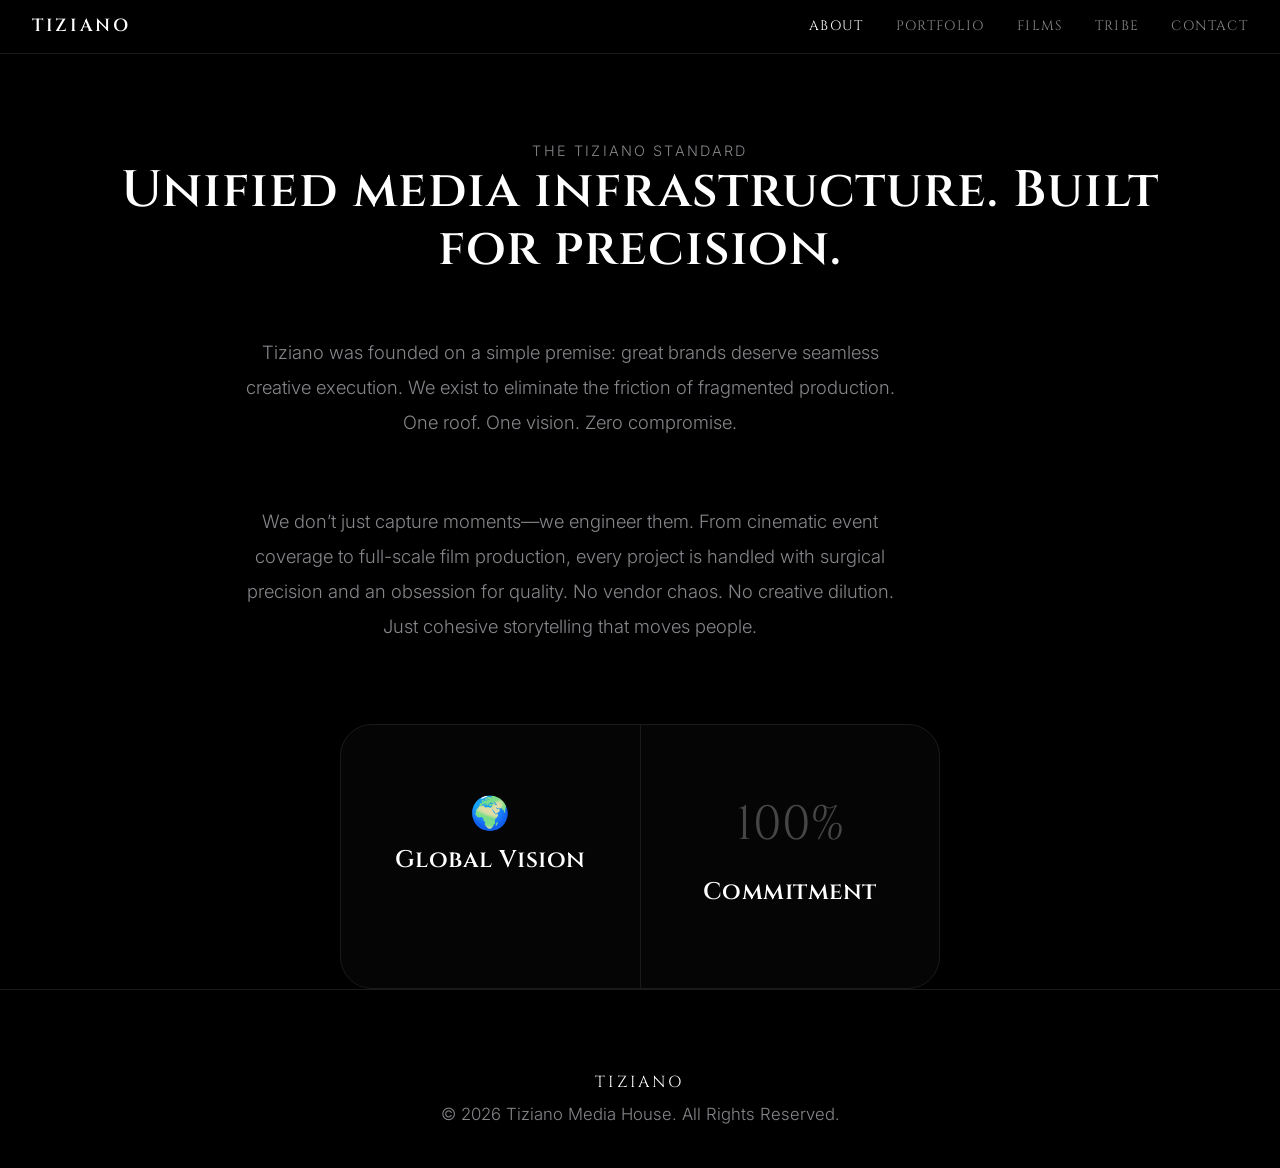
==== commit 3328c8c8: "MERK Push · 4/17/2026, 6:58:50 PM" ====
--- a/about.html
+++ b/about.html
@@ -22,28 +22,31 @@
     <main>
         <section class="container" style="padding-top: 140px;">
             <div class="section-header">
-                <p>Who We Are</p>
-                <h2>Bridging Ambition with Global Standards.</h2>
+                <p>The Tiziano Standard</p>
+                <h2>Unified media infrastructure. Built for precision.</h2>
             </div>
             
-            <div style="max-width: 800px; margin: 0 auto; text-align: center;">
-                <p style="font-size: 1.15rem; line-height: 1.9; margin-bottom: 2rem;">
-                    Tiziano is more than a production company. We are a unified response to a fragmented industry. We exist to eliminate vendor chaos and deliver cohesive, cinematic brand experiences.
+            <div style="max-width: 800px; margin: 0 auto; text-align: center; margin-bottom: 4rem;">
+                <p style="font-size: 1.15rem; line-height: 1.9; margin-bottom: 1.5rem;">
+                    Tiziano was founded on a simple premise: great brands deserve seamless creative execution. We exist to eliminate the friction of fragmented production. One roof. One vision. Zero compromise.
                 </p>
             </div>
 
-            <div class="grid" style="margin-top: 6rem;">
+            <div style="max-width: 800px; margin: 0 auto 5rem; text-align: center;">
+                <p style="font-size: 1.15rem; line-height: 1.9; color: var(--text-secondary);">
+                    We don’t just capture moments—we engineer them. From cinematic event coverage to full-scale film production, every project is handled with surgical precision and an obsession for quality. No vendor chaos. No creative dilution. Just cohesive storytelling that moves people.
+                </p>
+            </div>
+
+            <!-- Updated Metrics Grid -->
+            <div class="grid" style="max-width: 600px; margin: 0 auto;">
                 <div class="cell" style="text-align: center;">
-                    <div style="font-family: 'Cinzel', serif; font-size: 3rem; color: var(--text-secondary); margin-bottom: 1rem; opacity: 0.5;">05</div>
-                    <h3>Elite Members</h3>
-                </div>
-                <div class="cell" style="text-align: center;">
-                    <div style="font-family: 'Cinzel', serif; font-size: 3rem; color: var(--text-secondary); margin-bottom: 1rem; opacity: 0.5;">Global</div>
-                    <h3>Vision</h3>
+                    <div style="font-size: 2rem; margin-bottom: 0.5rem;">🌍</div>
+                    <h3>Global Vision</h3>
                 </div>
                 <div class="cell" style="text-align: center;">
                     <div style="font-family: 'Cinzel', serif; font-size: 3rem; color: var(--text-secondary); margin-bottom: 1rem; opacity: 0.5;">100%</div>
-                    <h3>Committed</h3>
+                    <h3>Commitment</h3>
                 </div>
             </div>
         </section>
--- a/style.css
+++ b/style.css
@@ -3,13 +3,13 @@
 
 :root {
   --bg: #000000;
-  --bg-subtle: #0a0a0a;
+  --bg-subtle: #050505;
   --text-primary: #ffffff;
   --text-secondary: #86868b;
-  --border: #222224;
-  --glass-bg: rgba(255, 255, 255, 0.03);
-  --glass-border: rgba(255, 255, 255, 0.08);
-  --glass-highlight: rgba(255, 255, 255, 0.12);
+  --border: #1a1a1c;
+  --glass-bg: rgba(255, 255, 255, 0.02);
+  --glass-border: rgba(255, 255, 255, 0.06);
+  --glass-highlight: rgba(255, 255, 255, 0.1);
   --max-w: 1120px;
   --nav-height: 54px;
 }
@@ -61,9 +61,9 @@
   justify-content: space-between;
   align-items: center;
   padding: 0 32px;
-  background: rgba(0, 0, 0, 0.75);
-  backdrop-filter: blur(20px);
-  -webkit-backdrop-filter: blur(20px);
+  background: rgba(0, 0, 0, 0.7);
+  backdrop-filter: blur(24px);
+  -webkit-backdrop-filter: blur(24px);
   z-index: 100;
   border-bottom: 1px solid var(--border);
 }
@@ -116,7 +116,7 @@
   align-items: center;
   justify-content: center;
   text-align: center;
-  background: radial-gradient(ellipse at center, #111 0%, #000 60%);
+  background: radial-gradient(ellipse at center, #0f0f0f 0%, #000 65%);
 }
 
 .hero-content {
@@ -137,6 +137,56 @@
   color: var(--text-secondary);
   font-size: clamp(1rem, 1.5vw, 1.35rem);
   line-height: 1.6;
+}
+
+/* Liquid Glass Panels */
+.glass-panel {
+  background: linear-gradient(145deg, rgba(255,255,255,0.03) 0%, rgba(255,255,255,0.005) 100%);
+  backdrop-filter: blur(48px) saturate(160%);
+  -webkit-backdrop-filter: blur(48px) saturate(160%);
+  border: 1px solid rgba(255,255,255,0.07);
+  border-radius: 32px;
+  box-shadow: 
+    0 12px 40px rgba(0,0,0,0.5),
+    inset 0 1px 0 rgba(255,255,255,0.1),
+    inset 0 -1px 0 rgba(255,255,255,0.03);
+  position: relative;
+  overflow: hidden;
+  transition: all 0.5s cubic-bezier(0.25, 0.8, 0.25, 1);
+}
+
+/* Refractive light sweep */
+.glass-panel::before {
+  content: '';
+  position: absolute;
+  top: 0;
+  left: -60%;
+  width: 220%;
+  height: 100%;
+  background: linear-gradient(
+    90deg,
+    transparent 0%,
+    rgba(255,255,255,0.02) 40%,
+    rgba(255,255,255,0.06) 50%,
+    rgba(255,255,255,0.02) 60%,
+    transparent 100%
+  );
+  transform: skewX(-25deg);
+  pointer-events: none;
+  transition: left 0.9s ease;
+}
+
+.glass-panel:hover {
+  transform: translateY(-6px);
+  border-color: rgba(255,255,255,0.14);
+  box-shadow: 
+    0 20px 50px rgba(0,0,0,0.6),
+    inset 0 1px 0 rgba(255,255,255,0.15),
+    inset 0 -1px 0 rgba(255,255,255,0.05);
+}
+
+.glass-panel:hover::before {
+  left: 110%;
 }
 
 /* Services Grid */
@@ -146,7 +196,7 @@
   gap: 1px;
   background: var(--border);
   border: 1px solid var(--border);
-  border-radius: 24px;
+  border-radius: 32px;
   overflow: hidden;
   margin-top: 4rem;
 }
@@ -154,9 +204,9 @@
 .cell {
   background: var(--bg-subtle);
   padding: 64px 40px;
-  transition: background 0.4s;
-}
-.cell:hover { background: #0f0f10; }
+  transition: all 0.4s ease;
+}
+.cell:hover { background: #0d0d0d; }
 
 .cell h3 { color: #fff; margin-bottom: 1rem; }
 .cell p { font-size: 0.95rem; margin: 0 auto; }
@@ -164,7 +214,7 @@
 /* Section Headers */
 .section-header {
   text-align: center;
-  margin-bottom: 3rem;
+  margin-bottom: 3.5rem;
 }
 .section-header p {
   margin: 0 auto;
@@ -201,16 +251,7 @@
   align-items: center;
   justify-content: center;
   padding: 120px 24px 80px;
-  background: radial-gradient(ellipse at center, #111 0%, #000 70%);
-}
-
-.glass-panel {
-  background: var(--glass-bg);
-  backdrop-filter: blur(24px);
-  -webkit-backdrop-filter: blur(24px);
-  border: 1px solid var(--glass-border);
-  border-radius: 24px;
-  box-shadow: 0 8px 32px 0 rgba(0, 0, 0, 0.3);
+  background: radial-gradient(ellipse at center, #0f0f0f 0%, #000 70%);
 }
 
 .hero-glass {
@@ -265,7 +306,7 @@
   gap: 1px;
   background: var(--border);
   border: 1px solid var(--border);
-  border-radius: 24px;
+  border-radius: 32px;
   overflow: hidden;
   margin-top: 3rem;
 }
@@ -278,7 +319,7 @@
 }
 
 .project-card:hover {
-  background: #0f0f10;
+  background: #0d0d0d;
   transform: translateY(-2px);
 }
 
@@ -296,7 +337,7 @@
 .status {
   display: inline-block;
   padding: 6px 16px;
-  background: rgba(255,255,255,0.05);
+  background: rgba(255,255,255,0.04);
   border: 1px solid var(--border);
   border-radius: 980px;
   font-size: 0.75rem;
@@ -310,7 +351,7 @@
   flex-wrap: wrap;
   gap: 12px;
   justify-content: center;
-  margin-top: 6rem; /* Increased spacing */
+  margin-top: 8rem; /* Increased spacing */
 }
 
 .glass-tag {
@@ -327,8 +368,8 @@
 }
 
 .glass-tag:hover {
-  background: rgba(255,255,255,0.08);
-  border-color: rgba(255,255,255,0.2);
+  background: rgba(255,255,255,0.06);
+  border-color: rgba(255,255,255,0.15);
   color: #fff;
   transform: translateY(-2px);
 }
@@ -337,7 +378,7 @@
   display: grid;
   grid-template-columns: repeat(auto-fit, minmax(250px, 1fr));
   gap: 2rem;
-  margin-top: 6rem; /* Increased spacing */
+  margin-top: 8rem; /* Increased spacing */
 }
 
 .step-card {
@@ -395,7 +436,7 @@
   padding: 16px 20px;
   background: rgba(255,255,255,0.03);
   border: 1px solid var(--border);
-  border-radius: 12px;
+  border-radius: 14px;
   color: #fff;
   font-family: 'Inter', sans-serif;
   font-size: 1rem;
@@ -411,10 +452,6 @@
   color: #fff;
   padding: 12px;
   font-size: 1rem;
-}
-
-.form-group select option:hover {
-  background: #1a1a1a;
 }
 
 .form-group input:focus,
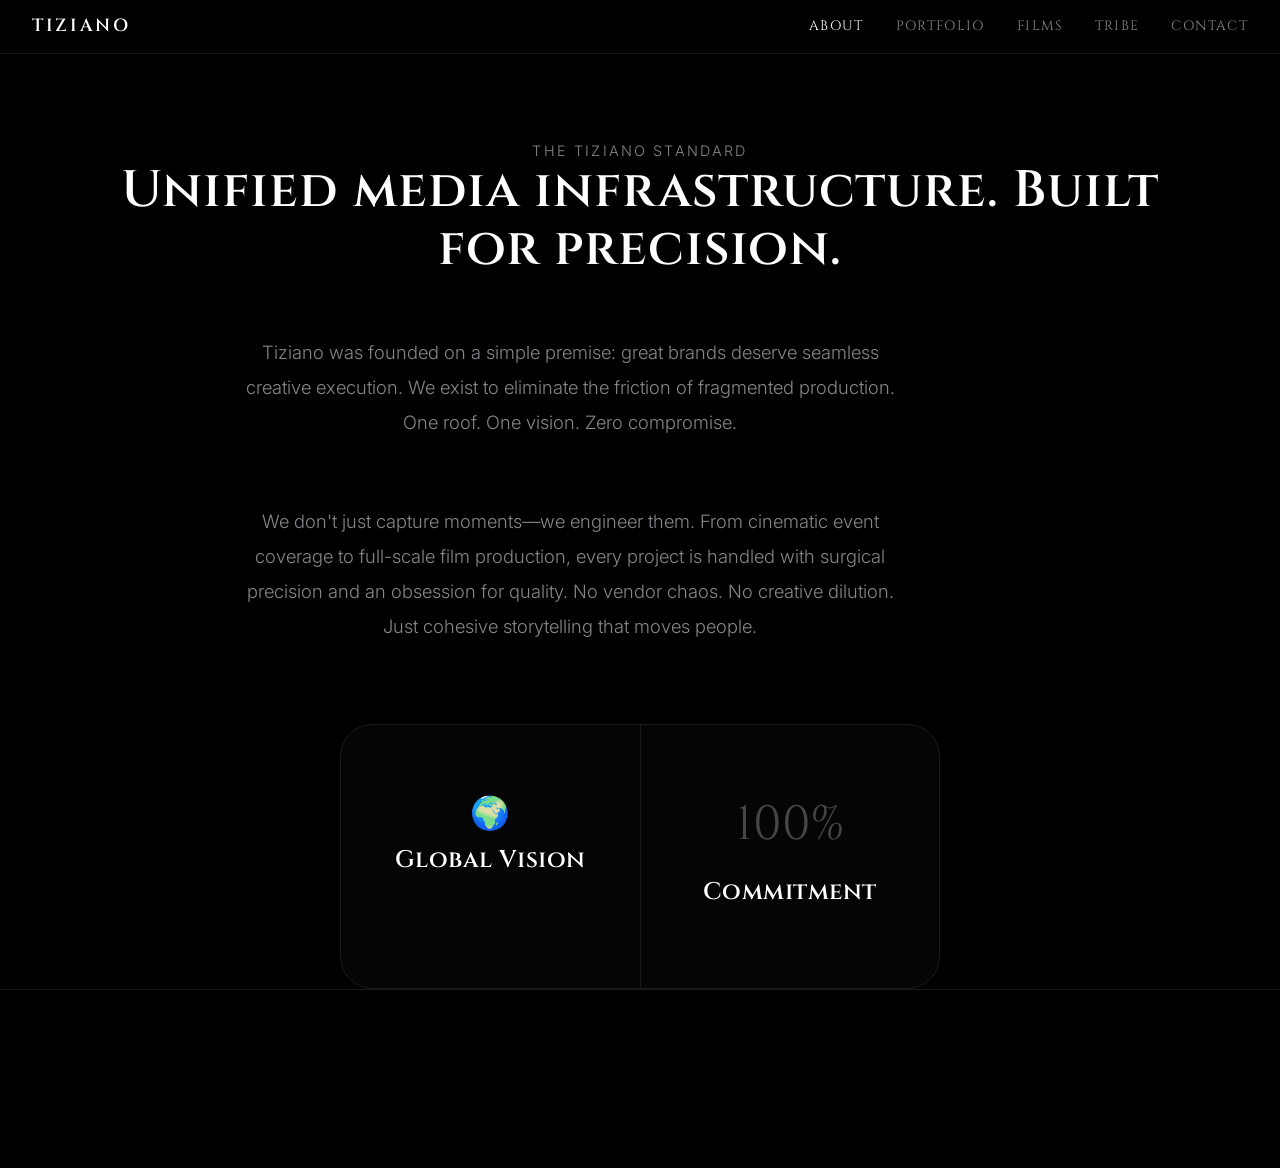
==== commit 90ed0093: "MERK Push · 4/19/2026, 4:54:03 AM" ====
--- a/about.html
+++ b/about.html
@@ -1,63 +1,75 @@
 <!DOCTYPE html>
 <html lang="en">
 <head>
-    <meta charset="UTF-8">
-    <meta name="viewport" content="width=device-width, initial-scale=1.0">
-    <title>TIZIANO | About</title>
-    <link rel="stylesheet" href="style.css">
+  <meta charset="UTF-8">
+  <meta name="viewport" content="width=device-width, initial-scale=1.0">
+  <title>TIZIANO | About</title>
+  <link rel="stylesheet" href="style.css">
 </head>
 <body>
+  <nav class="nav">
+    <a href="/" class="logo">TIZIANO</a>
+    <div class="nav-links">
+      <a href="/about" class="nav-link active">About</a>
+      <a href="/portfolio" class="nav-link">Portfolio</a>
+      <a href="/films" class="nav-link">Films</a>
+      <a href="/tribe" class="nav-link">Tribe</a>
+      <a href="https://www.instagram.com/the_official_tiziano" class="nav-link">Contact</a>
+    </div>
+  </nav>
 
-    <nav class="nav">
-        <a href="/" class="logo">TIZIANO</a>
-        <div class="nav-links">
-            <a href="/about" class="nav-link active">About</a>
-            <a href="/portfolio" class="nav-link">Portfolio</a>
-            <a href="/films" class="nav-link">Films</a>
-            <a href="/tribe" class="nav-link">Tribe</a>
-            <a href="https://www.instagram.com/the_official_tiziano" class="nav-link">Contact</a>
+  <main>
+    <section class="container" style="padding-top: 140px;">
+      <div class="section-header reveal">
+        <p>The Tiziano Standard</p>
+        <h2>Unified media infrastructure. Built for precision.</h2>
+      </div>
+      <div class="reveal reveal-delay-1" style="max-width: 800px; margin: 0 auto; text-align: center; margin-bottom: 4rem;">
+        <p style="font-size: 1.15rem; line-height: 1.9; margin-bottom: 1.5rem;">
+          Tiziano was founded on a simple premise: great brands deserve seamless creative execution. We exist to eliminate the friction of fragmented production. One roof. One vision. Zero compromise.
+        </p>
+      </div>
+      <div class="reveal reveal-delay-2" style="max-width: 800px; margin: 0 auto 5rem; text-align: center;">
+        <p style="font-size: 1.15rem; line-height: 1.9; color: var(--text-secondary);">
+          We don't just capture moments—we engineer them. From cinematic event coverage to full-scale film production, every project is handled with surgical precision and an obsession for quality. No vendor chaos. No creative dilution. Just cohesive storytelling that moves people.
+        </p>
+      </div>
+      <div class="grid reveal reveal-delay-3" style="max-width: 600px; margin: 0 auto;">
+        <div class="cell" style="text-align: center;">
+          <div style="font-size: 2rem; margin-bottom: 0.5rem;">🌍</div>
+          <h3>Global Vision</h3>
         </div>
-    </nav>
+        <div class="cell" style="text-align: center;">
+          <div style="font-family: 'Cinzel', serif; font-size: 3rem; color: var(--text-secondary); margin-bottom: 1rem; opacity: 0.5;">100%</div>
+          <h3>Commitment</h3>
+        </div>
+      </div>
+    </section>
+  </main>
 
-    <main>
-        <section class="container" style="padding-top: 140px;">
-            <div class="section-header">
-                <p>The Tiziano Standard</p>
-                <h2>Unified media infrastructure. Built for precision.</h2>
-            </div>
-            
-            <div style="max-width: 800px; margin: 0 auto; text-align: center; margin-bottom: 4rem;">
-                <p style="font-size: 1.15rem; line-height: 1.9; margin-bottom: 1.5rem;">
-                    Tiziano was founded on a simple premise: great brands deserve seamless creative execution. We exist to eliminate the friction of fragmented production. One roof. One vision. Zero compromise.
-                </p>
-            </div>
+  <footer>
+    <div class="container" style="display: flex; flex-direction: column; align-items: center; text-align: center;">
+      <p class="reveal" style="margin-bottom: 0.5rem; color: #fff; font-family: 'Cinzel', serif; letter-spacing: 0.2em; font-size: 1rem;">TIZIANO</p>
+      <p class="reveal reveal-delay-1">&copy; 2026 Tiziano Media House. All Rights Reserved.</p>
+    </div>
+  </footer>
 
-            <div style="max-width: 800px; margin: 0 auto 5rem; text-align: center;">
-                <p style="font-size: 1.15rem; line-height: 1.9; color: var(--text-secondary);">
-                    We don’t just capture moments—we engineer them. From cinematic event coverage to full-scale film production, every project is handled with surgical precision and an obsession for quality. No vendor chaos. No creative dilution. Just cohesive storytelling that moves people.
-                </p>
-            </div>
-
-            <!-- Updated Metrics Grid -->
-            <div class="grid" style="max-width: 600px; margin: 0 auto;">
-                <div class="cell" style="text-align: center;">
-                    <div style="font-size: 2rem; margin-bottom: 0.5rem;">🌍</div>
-                    <h3>Global Vision</h3>
-                </div>
-                <div class="cell" style="text-align: center;">
-                    <div style="font-family: 'Cinzel', serif; font-size: 3rem; color: var(--text-secondary); margin-bottom: 1rem; opacity: 0.5;">100%</div>
-                    <h3>Commitment</h3>
-                </div>
-            </div>
-        </section>
-    </main>
-
-    <footer>
-        <div class="container" style="display: flex; flex-direction: column; align-items: center; text-align: center;">
-            <p style="margin-bottom: 0.5rem; color: #fff; font-family: 'Cinzel', serif; letter-spacing: 0.2em; font-size: 1rem;">TIZIANO</p>
-            <p>&copy; 2026 Tiziano Media House. All Rights Reserved.</p>
-        </div>
-    </footer>
-
+  <script>
+    document.addEventListener('DOMContentLoaded', () => {
+      const reveals = document.querySelectorAll('.reveal');
+      const revealOnScroll = () => {
+        const windowHeight = window.innerHeight;
+        const elementVisible = 100;
+        reveals.forEach(reveal => {
+          const elementTop = reveal.getBoundingClientRect().top;
+          if (elementTop < windowHeight - elementVisible) {
+            reveal.classList.add('active');
+          }
+        });
+      };
+      window.addEventListener('scroll', revealOnScroll);
+      revealOnScroll();
+    });
+  </script>
 </body>
 </html>
--- a/style.css
+++ b/style.css
@@ -120,9 +120,9 @@
 }
 
 .hero-content {
-  animation: fadeInUp 1s cubic-bezier(0.16, 1, 0.3, 1) forwards;
   opacity: 0;
   transform: translateY(20px);
+  animation: fadeInUp 1s cubic-bezier(0.16, 1, 0.3, 1) forwards;
 }
 
 .hero-content h1 {
@@ -155,7 +155,6 @@
   transition: all 0.5s cubic-bezier(0.25, 0.8, 0.25, 1);
 }
 
-/* Refractive light sweep */
 .glass-panel::before {
   content: '';
   position: absolute;
@@ -233,7 +232,22 @@
   font-size: 0.8rem;
 }
 
-/* Animations */
+/* --- Scroll Reveal Animations --- */
+.reveal {
+  opacity: 0;
+  transform: translateY(40px);
+  transition: all 0.8s cubic-bezier(0.16, 1, 0.3, 1);
+}
+
+.reveal.active {
+  opacity: 1;
+  transform: translateY(0);
+}
+
+.reveal-delay-1 { transition-delay: 0.1s; }
+.reveal-delay-2 { transition-delay: 0.2s; }
+.reveal-delay-3 { transition-delay: 0.3s; }
+
 @keyframes fadeInUp {
   to { opacity: 1; transform: translateY(0); }
 }
@@ -346,12 +360,24 @@
   color: var(--text-secondary);
 }
 
+#roles-section, #steps-section {
+  padding-top: 180px;
+}
+
+.roles-grid, .steps-grid {
+  margin-top: 4rem;
+}
+
+#roles-section .section-header,
+#steps-section .section-header {
+  margin-bottom: 1.5rem;
+}
+
 .roles-grid {
   display: flex;
   flex-wrap: wrap;
   gap: 12px;
   justify-content: center;
-  margin-top: 8rem; /* Increased spacing */
 }
 
 .glass-tag {
@@ -378,7 +404,6 @@
   display: grid;
   grid-template-columns: repeat(auto-fit, minmax(250px, 1fr));
   gap: 2rem;
-  margin-top: 8rem; /* Increased spacing */
 }
 
 .step-card {
@@ -406,66 +431,23 @@
   margin: 0 auto;
 }
 
-.registration-form {
+.registration-card {
   max-width: 600px; 
   margin: 0 auto; 
   padding: 60px 40px;
 }
 
-.tribe-form {
-  display: flex;
-  flex-direction: column;
-  gap: 1.5rem;
-}
-
-.form-group {
-  display: flex;
-  flex-direction: column;
-  gap: 0.5rem;
-}
-
-.form-group label {
-  font-size: 0.85rem;
-  color: var(--text-secondary);
-  text-transform: uppercase;
-  letter-spacing: 0.1em;
-}
-
-.form-group input,
-.form-group select {
-  padding: 16px 20px;
-  background: rgba(255,255,255,0.03);
-  border: 1px solid var(--border);
-  border-radius: 14px;
-  color: #fff;
-  font-family: 'Inter', sans-serif;
+.tribe-cta {
+  text-align: center;
+}
+
+.tribe-cta p {
+  margin-bottom: 2rem;
   font-size: 1rem;
-  transition: all 0.3s ease;
-  outline: none;
-  appearance: none;
-  -webkit-appearance: none;
-  cursor: pointer;
-}
-
-.form-group select option {
-  background: #0a0a0a;
-  color: #fff;
-  padding: 12px;
-  font-size: 1rem;
-}
-
-.form-group input:focus,
-.form-group select:focus {
-  border-color: rgba(255,255,255,0.3);
-  background: rgba(255,255,255,0.05);
-}
-
-.form-group input::placeholder {
-  color: var(--text-secondary);
-}
-
-.btn-submit {
-  margin-top: 1rem;
+}
+
+.tribe-email {
+  display: inline-block;
   padding: 18px 32px;
   background: #fff;
   color: #000;
@@ -474,26 +456,24 @@
   font-family: 'Inter', sans-serif;
   font-weight: 600;
   font-size: 0.95rem;
-  cursor: pointer;
+  text-decoration: none;
   transition: all 0.3s ease;
 }
 
-.btn-submit:hover {
+.tribe-email:hover {
   transform: scale(1.02);
   opacity: 0.9;
 }
 
 .form-note {
-  text-align: center;
   font-size: 0.85rem;
   color: var(--text-secondary);
-  margin-top: 1rem;
-  margin-bottom: 0;
+  margin-top: 2rem;
 }
 
 @media (max-width: 768px) {
   .hero-glass { padding: 60px 32px; }
   .manifesto-text p { font-size: 1.05rem; }
   .project-card { padding: 40px 24px; }
-  .registration-form { padding: 40px 24px !important; }
+  .registration-card { padding: 40px 24px !important; }
 }
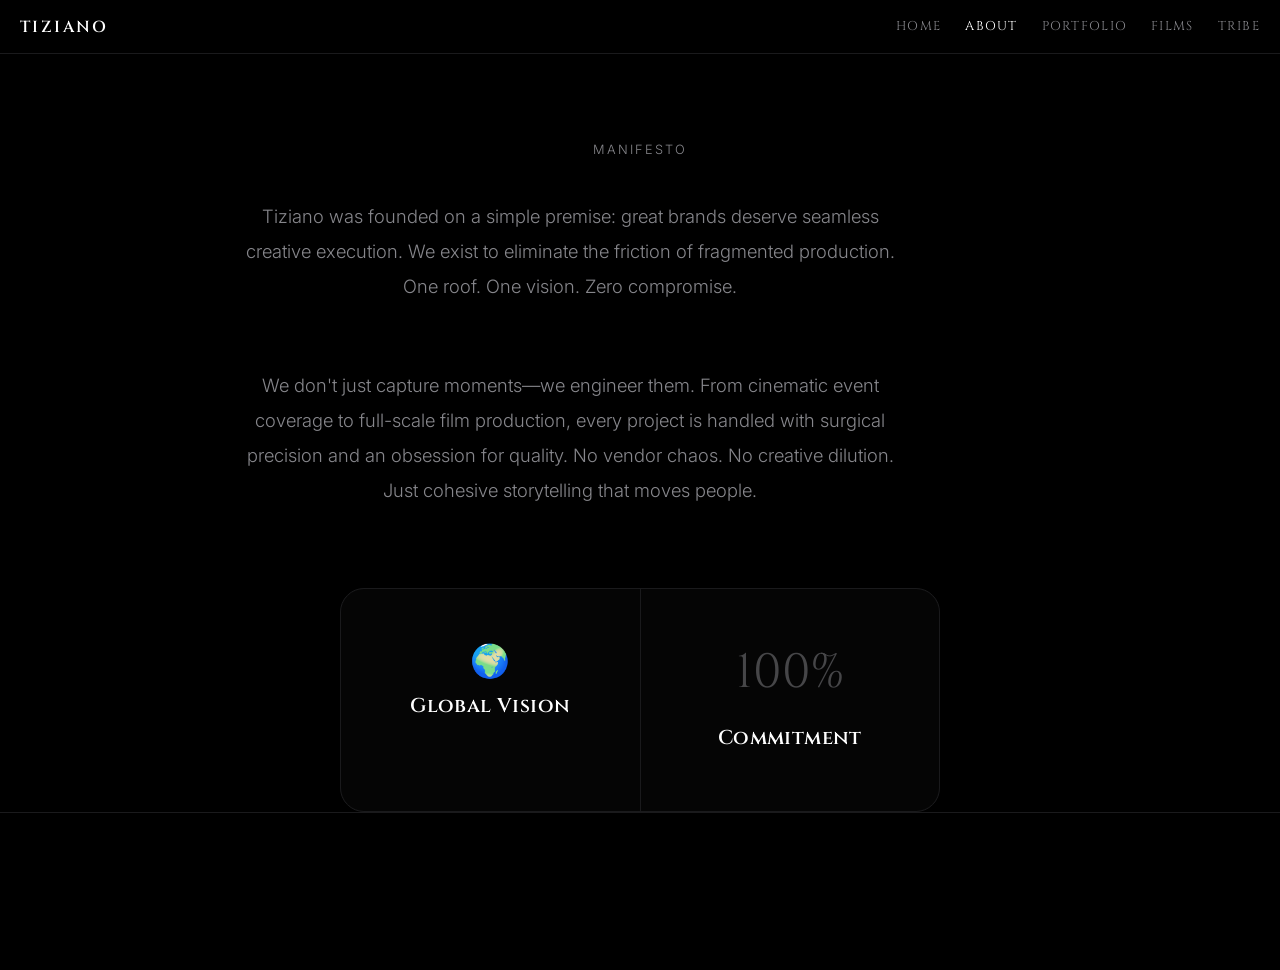
==== commit ea0f9359: "MERK Push · 4/22/2026, 12:15:38 PM" ====
--- a/about.html
+++ b/about.html
@@ -10,20 +10,26 @@
   <nav class="nav">
     <a href="/" class="logo">TIZIANO</a>
     <div class="nav-links">
+      <a href="/" class="nav-link">Home</a>
       <a href="/about" class="nav-link active">About</a>
       <a href="/portfolio" class="nav-link">Portfolio</a>
       <a href="/films" class="nav-link">Films</a>
       <a href="/tribe" class="nav-link">Tribe</a>
-      <a href="https://www.instagram.com/the_official_tiziano" class="nav-link">Contact</a>
+    </div>
+    <div class="nav-toggle" id="navToggle"><span></span><span></span><span></span></div>
+    <div class="nav-menu" id="navMenu">
+      <a href="/" class="nav-link">Home</a>
+      <a href="/about" class="nav-link active">About</a>
+      <a href="/portfolio" class="nav-link">Portfolio</a>
+      <a href="/films" class="nav-link">Films</a>
+      <a href="/tribe" class="nav-link">Tribe</a>
+      <a href="mailto:officialtiziano46@gmail.com" class="nav-link">Contact</a>
     </div>
   </nav>
 
   <main>
-    <section class="container" style="padding-top: 140px;">
-      <div class="section-header reveal">
-        <p>The Tiziano Standard</p>
-        <h2>Unified media infrastructure. Built for precision.</h2>
-      </div>
+    <section class="container" style="padding-top: clamp(80px, 15vw, 140px);">
+      <div class="section-header reveal"><p>Manifesto</p></div>
       <div class="reveal reveal-delay-1" style="max-width: 800px; margin: 0 auto; text-align: center; margin-bottom: 4rem;">
         <p style="font-size: 1.15rem; line-height: 1.9; margin-bottom: 1.5rem;">
           Tiziano was founded on a simple premise: great brands deserve seamless creative execution. We exist to eliminate the friction of fragmented production. One roof. One vision. Zero compromise.
@@ -55,20 +61,14 @@
   </footer>
 
   <script>
+    const navToggle = document.getElementById('navToggle');
+    const navMenu = document.getElementById('navMenu');
+    navToggle?.addEventListener('click', () => { navToggle.classList.toggle('active'); navMenu.classList.toggle('active'); });
+    navMenu?.querySelectorAll('a').forEach(link => link.addEventListener('click', () => { navToggle.classList.remove('active'); navMenu.classList.remove('active'); }));
     document.addEventListener('DOMContentLoaded', () => {
       const reveals = document.querySelectorAll('.reveal');
-      const revealOnScroll = () => {
-        const windowHeight = window.innerHeight;
-        const elementVisible = 100;
-        reveals.forEach(reveal => {
-          const elementTop = reveal.getBoundingClientRect().top;
-          if (elementTop < windowHeight - elementVisible) {
-            reveal.classList.add('active');
-          }
-        });
-      };
-      window.addEventListener('scroll', revealOnScroll);
-      revealOnScroll();
+      const revealOnScroll = () => { const wh = window.innerHeight; reveals.forEach(r => { if (r.getBoundingClientRect().top < wh - 80) r.classList.add('active'); }); };
+      window.addEventListener('scroll', revealOnScroll); revealOnScroll();
     });
   </script>
 </body>
--- a/style.css
+++ b/style.css
@@ -1,4 +1,3 @@
-/* style.css */
 @import url('https://fonts.googleapis.com/css2?family=Cinzel:wght@400;600;700;800&family=Inter:wght@300;400;500;600&display=swap');
 
 :root {
@@ -9,17 +8,12 @@
   --border: #1a1a1c;
   --glass-bg: rgba(255, 255, 255, 0.02);
   --glass-border: rgba(255, 255, 255, 0.06);
-  --glass-highlight: rgba(255, 255, 255, 0.1);
   --max-w: 1120px;
   --nav-height: 54px;
 }
 
 * { margin: 0; padding: 0; box-sizing: border-box; }
-
-html {
-  scroll-behavior: smooth;
-  -webkit-font-smoothing: antialiased;
-}
+html { scroll-behavior: smooth; -webkit-font-smoothing: antialiased; }
 
 body {
   background-color: var(--bg);
@@ -29,28 +23,20 @@
   overflow-x: hidden;
 }
 
-/* Typography */
 h1, h2, h3, h4, .logo, .nav-link {
   font-family: 'Cinzel', serif;
   font-weight: 600;
   letter-spacing: 0.02em;
 }
-
-h1 { font-size: clamp(3.5rem, 8vw, 7rem); line-height: 1.05; }
-h2 { font-size: clamp(2rem, 4vw, 3.5rem); line-height: 1.15; margin-bottom: 1.5rem; }
-h3 { font-size: 1.5rem; line-height: 1.3; margin-bottom: 0.5rem; }
-p { color: var(--text-secondary); font-weight: 300; font-size: 1.05rem; max-width: 60ch; }
-
-/* Layout */
-.container {
-  max-width: var(--max-w);
-  margin: 0 auto;
-  padding: 0 24px;
-}
-
-section { padding: 120px 0; }
-
-/* Navigation */
+h1 { font-size: clamp(2.5rem, 8vw, 5rem); line-height: 1.05; }
+h2 { font-size: clamp(1.5rem, 4vw, 2.5rem); line-height: 1.15; margin-bottom: 1.25rem; }
+h3 { font-size: 1.25rem; line-height: 1.3; margin-bottom: 0.5rem; }
+p { color: var(--text-secondary); font-weight: 300; font-size: clamp(0.9rem, 2vw, 1.05rem); max-width: 60ch; }
+
+.container { max-width: var(--max-w); margin: 0 auto; padding: 0 20px; }
+section { padding: clamp(60px, 12vw, 100px) 0; }
+
+/* Navigation - FIXED */
 .nav {
   position: fixed;
   top: 0;
@@ -60,8 +46,8 @@
   display: flex;
   justify-content: space-between;
   align-items: center;
-  padding: 0 32px;
-  background: rgba(0, 0, 0, 0.7);
+  padding: 0 20px;
+  background: rgba(0, 0, 0, 0.85);
   backdrop-filter: blur(24px);
   -webkit-backdrop-filter: blur(24px);
   z-index: 100;
@@ -69,92 +55,132 @@
 }
 
 .logo {
-  font-size: 1.1rem;
+  font-size: 1rem;
   color: var(--text-primary);
   text-decoration: none;
   letter-spacing: 0.15em;
-}
-
-.nav-links { display: flex; gap: 32px; align-items: center; }
+  z-index: 101;
+}
+
+/* Desktop Navigation */
+.nav-links {
+  display: flex;
+  gap: 24px;
+  align-items: center;
+}
+
 .nav-link {
   color: var(--text-secondary);
   text-decoration: none;
-  font-size: 0.85rem;
+  font-size: 0.8rem;
   transition: color 0.25s;
   text-transform: uppercase;
   letter-spacing: 0.1em;
   font-weight: 400;
 }
-.nav-link:hover, .nav-link.active { color: var(--text-primary); }
+
+.nav-link:hover, .nav-link.active {
+  color: var(--text-primary);
+}
+
+/* Mobile Hamburger - Hidden by default */
+.nav-toggle {
+  display: none;
+  flex-direction: column;
+  gap: 5px;
+  cursor: pointer;
+  padding: 8px;
+  z-index: 101;
+}
+
+.nav-toggle span {
+  width: 24px;
+  height: 2px;
+  background: var(--text-primary);
+  transition: all 0.3s ease;
+}
+
+.nav-toggle.active span:nth-child(1) {
+  transform: rotate(45deg) translate(5px, 5px);
+}
+
+.nav-toggle.active span:nth-child(2) {
+  opacity: 0;
+}
+
+.nav-toggle.active span:nth-child(3) {
+  transform: rotate(-45deg) translate(5px, -5px);
+}
+
+/* Mobile Menu - Hidden by default */
+.nav-menu {
+  display: none;
+}
 
 /* Buttons */
 .btn {
-  display: inline-block;
-  padding: 14px 32px;
+  display: inline-flex;
+  align-items: center;
+  justify-content: center;
+  padding: 12px 28px;
   background: #fff;
   color: #000;
   border-radius: 980px;
   font-weight: 600;
-  font-size: 0.9rem;
+  font-size: 0.85rem;
   text-decoration: none;
   transition: all 0.3s ease;
-}
-.btn:hover { transform: scale(1.03); opacity: 0.9; }
-
+  min-height: 44px;
+}
+.btn:hover { transform: scale(1.02); opacity: 0.95; }
 .btn-outline {
   background: transparent;
   color: #fff;
   border: 1px solid #fff;
-  margin-left: 12px;
+  margin-left: 8px;
 }
 .btn-outline:hover { background: #fff; color: #000; }
 
 /* Hero */
 .hero {
-  height: 100vh;
+  min-height: 100dvh;
   display: flex;
   align-items: center;
   justify-content: center;
   text-align: center;
   background: radial-gradient(ellipse at center, #0f0f0f 0%, #000 65%);
-}
-
+  padding-top: var(--nav-height);
+}
 .hero-content {
   opacity: 0;
   transform: translateY(20px);
   animation: fadeInUp 1s cubic-bezier(0.16, 1, 0.3, 1) forwards;
-}
-
+  padding: 0 16px;
+}
 .hero-content h1 {
   background: linear-gradient(180deg, #fff 0%, #a0a0a5 100%);
   -webkit-background-clip: text;
   -webkit-text-fill-color: transparent;
-  margin-bottom: 1.2rem;
-}
-
+  margin-bottom: 1rem;
+}
 .hero-content p {
-  margin: 0 auto 2.5rem;
-  color: var(--text-secondary);
-  font-size: clamp(1rem, 1.5vw, 1.35rem);
+  margin: 0 auto 2rem;
+  color: var(--text-secondary);
   line-height: 1.6;
 }
 
-/* Liquid Glass Panels */
+/* Glass Panels */
 .glass-panel {
   background: linear-gradient(145deg, rgba(255,255,255,0.03) 0%, rgba(255,255,255,0.005) 100%);
   backdrop-filter: blur(48px) saturate(160%);
   -webkit-backdrop-filter: blur(48px) saturate(160%);
   border: 1px solid rgba(255,255,255,0.07);
-  border-radius: 32px;
-  box-shadow: 
-    0 12px 40px rgba(0,0,0,0.5),
-    inset 0 1px 0 rgba(255,255,255,0.1),
-    inset 0 -1px 0 rgba(255,255,255,0.03);
+  border-radius: 24px;
+  box-shadow: 0 12px 40px rgba(0,0,0,0.5), inset 0 1px 0 rgba(255,255,255,0.1);
   position: relative;
   overflow: hidden;
   transition: all 0.5s cubic-bezier(0.25, 0.8, 0.25, 1);
 }
-
 .glass-panel::before {
   content: '';
   position: absolute;
@@ -162,63 +188,48 @@
   left: -60%;
   width: 220%;
   height: 100%;
-  background: linear-gradient(
-    90deg,
-    transparent 0%,
-    rgba(255,255,255,0.02) 40%,
-    rgba(255,255,255,0.06) 50%,
-    rgba(255,255,255,0.02) 60%,
-    transparent 100%
-  );
+  background: linear-gradient(90deg, transparent 0%, rgba(255,255,255,0.02) 40%, rgba(255,255,255,0.06) 50%, rgba(255,255,255,0.02) 60%, transparent 100%);
   transform: skewX(-25deg);
   pointer-events: none;
   transition: left 0.9s ease;
 }
-
 .glass-panel:hover {
-  transform: translateY(-6px);
+  transform: translateY(-4px);
   border-color: rgba(255,255,255,0.14);
-  box-shadow: 
-    0 20px 50px rgba(0,0,0,0.6),
-    inset 0 1px 0 rgba(255,255,255,0.15),
-    inset 0 -1px 0 rgba(255,255,255,0.05);
-}
-
-.glass-panel:hover::before {
-  left: 110%;
-}
-
-/* Services Grid */
+  box-shadow: 0 20px 50px rgba(0,0,0,0.6), inset 0 1px 0 rgba(255,255,255,0.15);
+}
+.glass-panel:hover::before { left: 110%; }
+
+/* Grids */
 .grid {
   display: grid;
-  grid-template-columns: repeat(auto-fit, minmax(280px, 1fr));
+  grid-template-columns: repeat(auto-fit, minmax(260px, 1fr));
   gap: 1px;
   background: var(--border);
   border: 1px solid var(--border);
-  border-radius: 32px;
+  border-radius: 24px;
   overflow: hidden;
-  margin-top: 4rem;
-}
-
+  margin-top: 3rem;
+}
 .cell {
   background: var(--bg-subtle);
-  padding: 64px 40px;
+  padding: 48px 24px;
   transition: all 0.4s ease;
+  text-align: center;
 }
 .cell:hover { background: #0d0d0d; }
-
-.cell h3 { color: #fff; margin-bottom: 1rem; }
-.cell p { font-size: 0.95rem; margin: 0 auto; }
+.cell h3 { color: #fff; margin-bottom: 0.75rem; }
+.cell p { font-size: 0.9rem; margin: 0 auto; }
 
 /* Section Headers */
 .section-header {
   text-align: center;
-  margin-bottom: 3.5rem;
+  margin-bottom: 2.5rem;
 }
 .section-header p {
   margin: 0 auto;
   color: var(--text-secondary);
-  font-size: 0.9rem;
+  font-size: 0.8rem;
   text-transform: uppercase;
   letter-spacing: 0.15em;
 }
@@ -226,254 +237,237 @@
 /* Footer */
 footer {
   border-top: 1px solid var(--border);
-  padding: 80px 0 40px;
+  padding: 60px 0 40px;
   text-align: center;
   color: var(--text-secondary);
   font-size: 0.8rem;
 }
-
-/* --- Scroll Reveal Animations --- */
+.footer-socials {
+  display: flex;
+  gap: 16px;
+  justify-content: center;
+  margin: 1rem 0;
+  flex-wrap: wrap;
+}
+.footer-socials a {
+  color: var(--text-secondary);
+  text-decoration: none;
+  font-size: 0.85rem;
+  transition: color 0.25s;
+}
+.footer-socials a:hover { color: var(--text-primary); }
+
+/* Scroll Reveal */
 .reveal {
   opacity: 0;
-  transform: translateY(40px);
-  transition: all 0.8s cubic-bezier(0.16, 1, 0.3, 1);
-}
-
+  transform: translateY(30px);
+  transition: all 0.7s cubic-bezier(0.16, 1, 0.3, 1);
+}
 .reveal.active {
   opacity: 1;
   transform: translateY(0);
 }
-
 .reveal-delay-1 { transition-delay: 0.1s; }
 .reveal-delay-2 { transition-delay: 0.2s; }
 .reveal-delay-3 { transition-delay: 0.3s; }
-
-@keyframes fadeInUp {
-  to { opacity: 1; transform: translateY(0); }
-}
-
-@media (max-width: 768px) {
-  .nav-links { display: none; }
-  section { padding: 80px 0; }
-  h1 { font-size: 3.2rem; }
-}
-
-/* --- Tribe Page Styles --- */
+@keyframes fadeInUp { to { opacity: 1; transform: translateY(0); } }
+
+/* Tribe Page */
 .hero-tribe {
-  min-height: 60vh;
+  min-height: 60dvh;
   display: flex;
   align-items: center;
   justify-content: center;
-  padding: 120px 24px 80px;
+  padding: clamp(60px, 15vw, 120px) 20px 80px;
   background: radial-gradient(ellipse at center, #0f0f0f 0%, #000 70%);
 }
-
 .hero-glass {
   text-align: center;
-  padding: 80px 60px;
+  padding: 60px 32px;
   max-width: 800px;
   width: 100%;
 }
-
 .hero-glass h1 {
-  font-size: clamp(2.5rem, 6vw, 4.5rem);
-  margin-bottom: 1rem;
+  font-size: clamp(2rem, 6vw, 3.5rem);
+  margin-bottom: 0.75rem;
   letter-spacing: 0.1em;
 }
-
-.hero-glass p {
-  font-size: 1.2rem;
-  color: var(--text-secondary);
-  margin: 0;
-}
-
 .manifesto-text {
   max-width: 800px;
   margin: 0 auto;
   text-align: center;
 }
-
 .manifesto-text p {
-  font-size: 1.15rem;
-  line-height: 1.9;
-  margin-bottom: 1.8rem;
-  color: var(--text-secondary);
-}
-
+  font-size: 1.05rem;
+  line-height: 1.8;
+  margin-bottom: 1.5rem;
+  color: var(--text-secondary);
+}
 .manifesto-intro {
   font-family: 'Cinzel', serif;
-  font-size: 1.8rem !important;
+  font-size: 1.5rem !important;
   color: #fff !important;
-  margin-bottom: 2.5rem !important;
-}
-
+  margin-bottom: 2rem !important;
+}
 .manifesto-close {
   font-family: 'Cinzel', serif;
-  font-size: 1.4rem !important;
+  font-size: 1.25rem !important;
   color: #fff !important;
-  margin-top: 3rem !important;
-}
-
+  margin-top: 2.5rem !important;
+}
 .projects-grid {
   display: grid;
-  grid-template-columns: repeat(auto-fit, minmax(280px, 1fr));
+  grid-template-columns: repeat(auto-fit, minmax(260px, 1fr));
   gap: 1px;
   background: var(--border);
   border: 1px solid var(--border);
-  border-radius: 32px;
+  border-radius: 24px;
   overflow: hidden;
-  margin-top: 3rem;
-}
-
+  margin-top: 2.5rem;
+}
 .project-card {
   background: var(--bg-subtle);
-  padding: 48px 32px;
+  padding: 40px 24px;
   text-align: center;
   transition: all 0.4s ease;
 }
-
 .project-card:hover {
   background: #0d0d0d;
   transform: translateY(-2px);
 }
-
-.project-card h3 {
-  font-size: 1.5rem;
-  margin-bottom: 0.5rem;
-  color: #fff;
-}
-
-.project-card p {
-  font-size: 0.95rem;
-  margin-bottom: 1rem;
-}
-
 .status {
   display: inline-block;
-  padding: 6px 16px;
+  padding: 4px 12px;
   background: rgba(255,255,255,0.04);
   border: 1px solid var(--border);
   border-radius: 980px;
-  font-size: 0.75rem;
+  font-size: 0.7rem;
   text-transform: uppercase;
   letter-spacing: 0.1em;
   color: var(--text-secondary);
 }
-
 #roles-section, #steps-section {
-  padding-top: 180px;
-}
-
+  padding-top: clamp(100px, 20vw, 180px);
+}
 .roles-grid, .steps-grid {
-  margin-top: 4rem;
-}
-
-#roles-section .section-header,
-#steps-section .section-header {
-  margin-bottom: 1.5rem;
-}
-
+  margin-top: 3rem;
+}
 .roles-grid {
   display: flex;
   flex-wrap: wrap;
-  gap: 12px;
+  gap: 10px;
   justify-content: center;
 }
-
 .glass-tag {
-  padding: 12px 28px;
+  padding: 10px 20px;
   background: var(--glass-bg);
   backdrop-filter: blur(20px);
-  -webkit-backdrop-filter: blur(20px);
   border: 1px solid var(--glass-border);
   border-radius: 980px;
-  font-size: 0.9rem;
+  font-size: 0.85rem;
   color: var(--text-secondary);
   transition: all 0.3s ease;
   cursor: default;
-}
-
+  min-height: 40px;
+  display: flex;
+  align-items: center;
+}
 .glass-tag:hover {
   background: rgba(255,255,255,0.06);
   border-color: rgba(255,255,255,0.15);
   color: #fff;
   transform: translateY(-2px);
 }
-
 .steps-grid {
   display: grid;
-  grid-template-columns: repeat(auto-fit, minmax(250px, 1fr));
-  gap: 2rem;
-}
-
+  grid-template-columns: repeat(auto-fit, minmax(220px, 1fr));
+  gap: 1.5rem;
+}
 .step-card {
   text-align: center;
-  padding: 40px 24px;
-}
-
+  padding: 32px 20px;
+}
 .step-number {
   font-family: 'Cinzel', serif;
-  font-size: 3rem;
+  font-size: 2.5rem;
   font-weight: 700;
   color: var(--text-secondary);
-  margin-bottom: 1rem;
+  margin-bottom: 0.75rem;
   opacity: 0.5;
 }
-
-.step-card h3 {
-  font-size: 1.3rem;
-  margin-bottom: 0.8rem;
-  color: #fff;
-}
-
-.step-card p {
-  font-size: 0.95rem;
+.registration-card {
+  max-width: 600px;
   margin: 0 auto;
-}
-
-.registration-card {
-  max-width: 600px; 
-  margin: 0 auto; 
-  padding: 60px 40px;
-}
-
-.tribe-cta {
-  text-align: center;
-}
-
-.tribe-cta p {
-  margin-bottom: 2rem;
-  font-size: 1rem;
-}
-
+  padding: 48px 24px;
+  text-align: center;
+}
 .tribe-email {
-  display: inline-block;
-  padding: 18px 32px;
+  display: inline-flex;
+  padding: 16px 28px;
   background: #fff;
   color: #000;
   border: none;
   border-radius: 980px;
   font-family: 'Inter', sans-serif;
   font-weight: 600;
-  font-size: 0.95rem;
+  font-size: 0.9rem;
   text-decoration: none;
   transition: all 0.3s ease;
-}
-
+  min-height: 44px;
+}
 .tribe-email:hover {
   transform: scale(1.02);
-  opacity: 0.9;
-}
-
+  opacity: 0.95;
+}
 .form-note {
-  font-size: 0.85rem;
-  color: var(--text-secondary);
-  margin-top: 2rem;
-}
-
+  font-size: 0.8rem;
+  color: var(--text-secondary);
+  margin-top: 1.5rem;
+}
+
+/* Mobile Styles - ONLY this changes */
 @media (max-width: 768px) {
-  .hero-glass { padding: 60px 32px; }
-  .manifesto-text p { font-size: 1.05rem; }
-  .project-card { padding: 40px 24px; }
-  .registration-card { padding: 40px 24px !important; }
+  .nav-links {
+    display: none !important;
+  }
+  
+  .nav-toggle {
+    display: flex !important;
+  }
+  
+  .nav-menu {
+    display: none;
+    position: fixed;
+    top: var(--nav-height);
+    left: 0;
+    width: 100%;
+    background: rgba(0, 0, 0, 0.95);
+    backdrop-filter: blur(24px);
+    padding: 20px;
+    flex-direction: column;
+    gap: 16px;
+    transform: translateY(-100%);
+    transition: transform 0.3s ease;
+    border-bottom: 1px solid var(--border);
+    z-index: 99;
+  }
+  
+  .nav-menu.active {
+    display: flex;
+    transform: translateY(0);
+  }
+  
+  .nav-menu .nav-link {
+    font-size: 1rem;
+    padding: 8px 0;
+    border-bottom: 1px solid var(--border);
+  }
+  
+  section { padding: 60px 0; }
+  h1 { font-size: 2.5rem; }
+  h2 { font-size: 1.75rem; }
+  .grid { grid-template-columns: 1fr; }
+  .cell { padding: 40px 20px; }
+  .btn { width: 100%; margin: 8px 0; }
+  .btn-outline { margin-left: 0; }
 }
